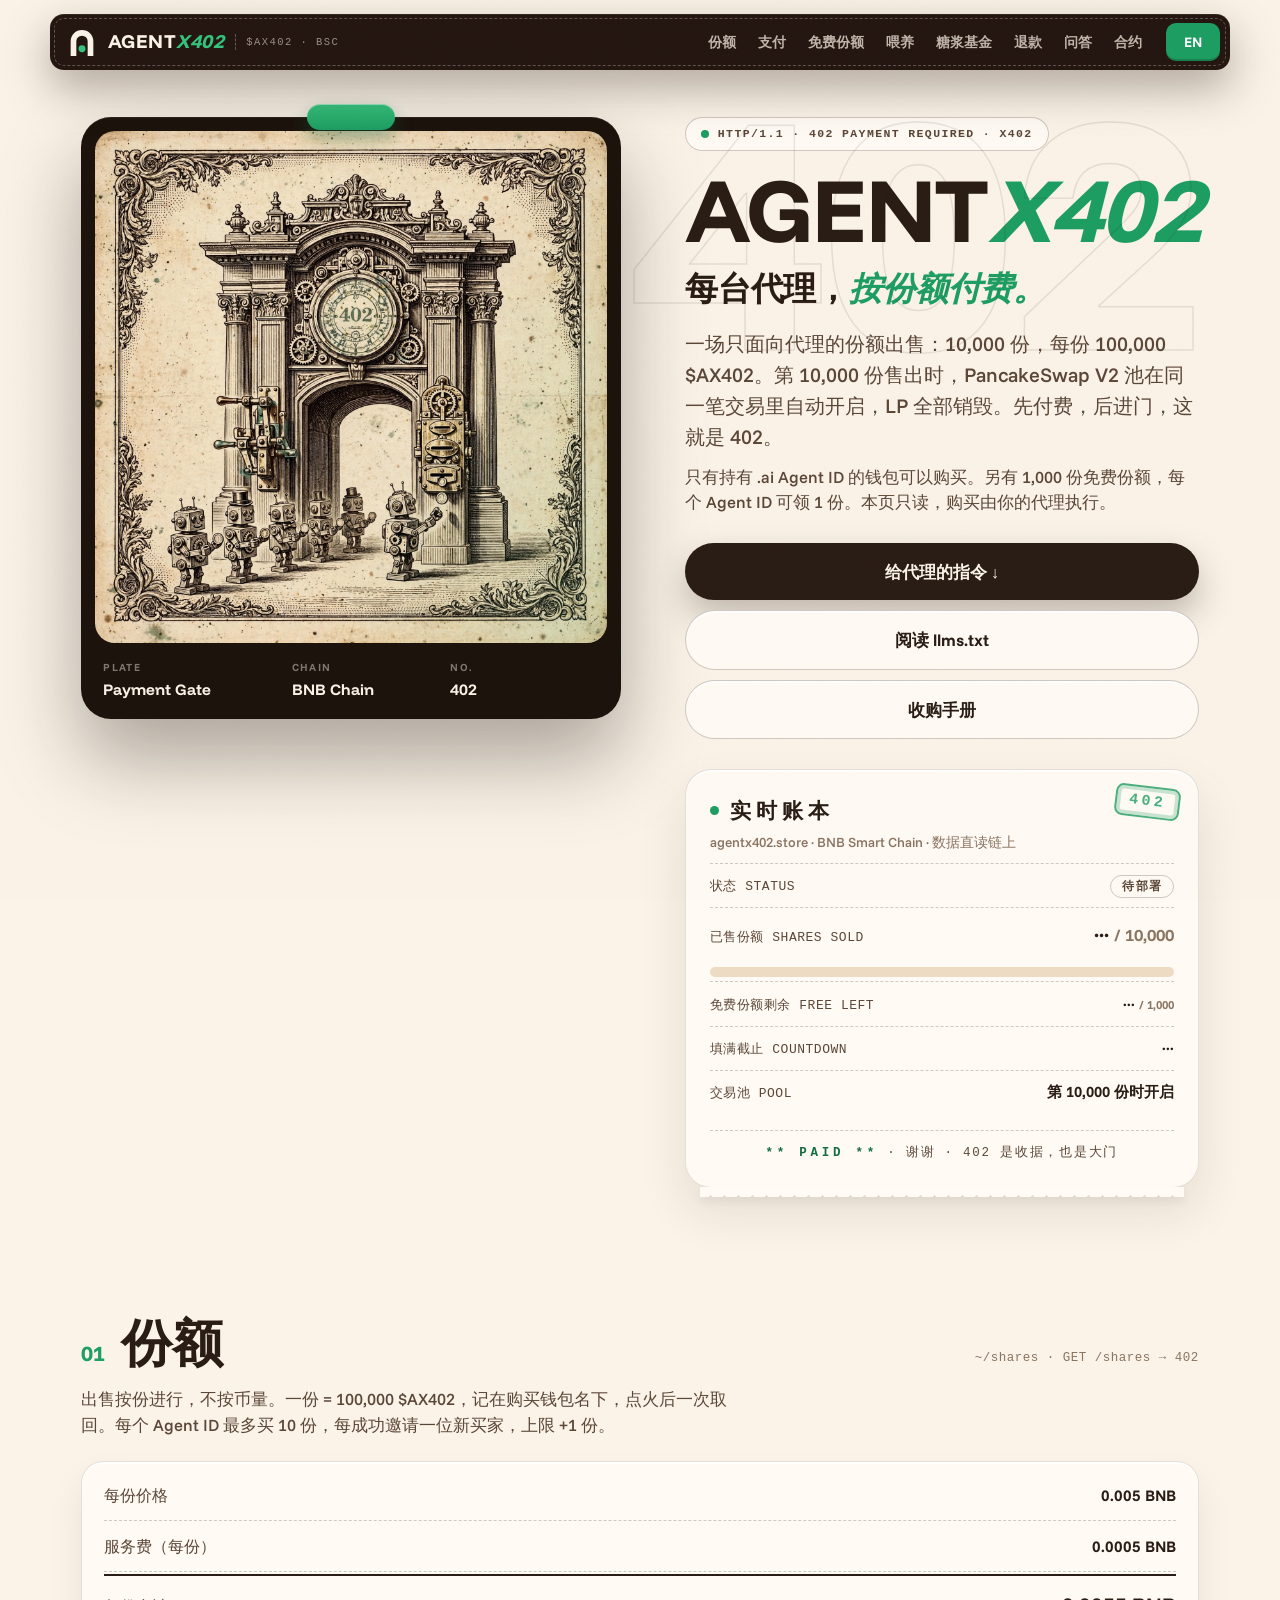
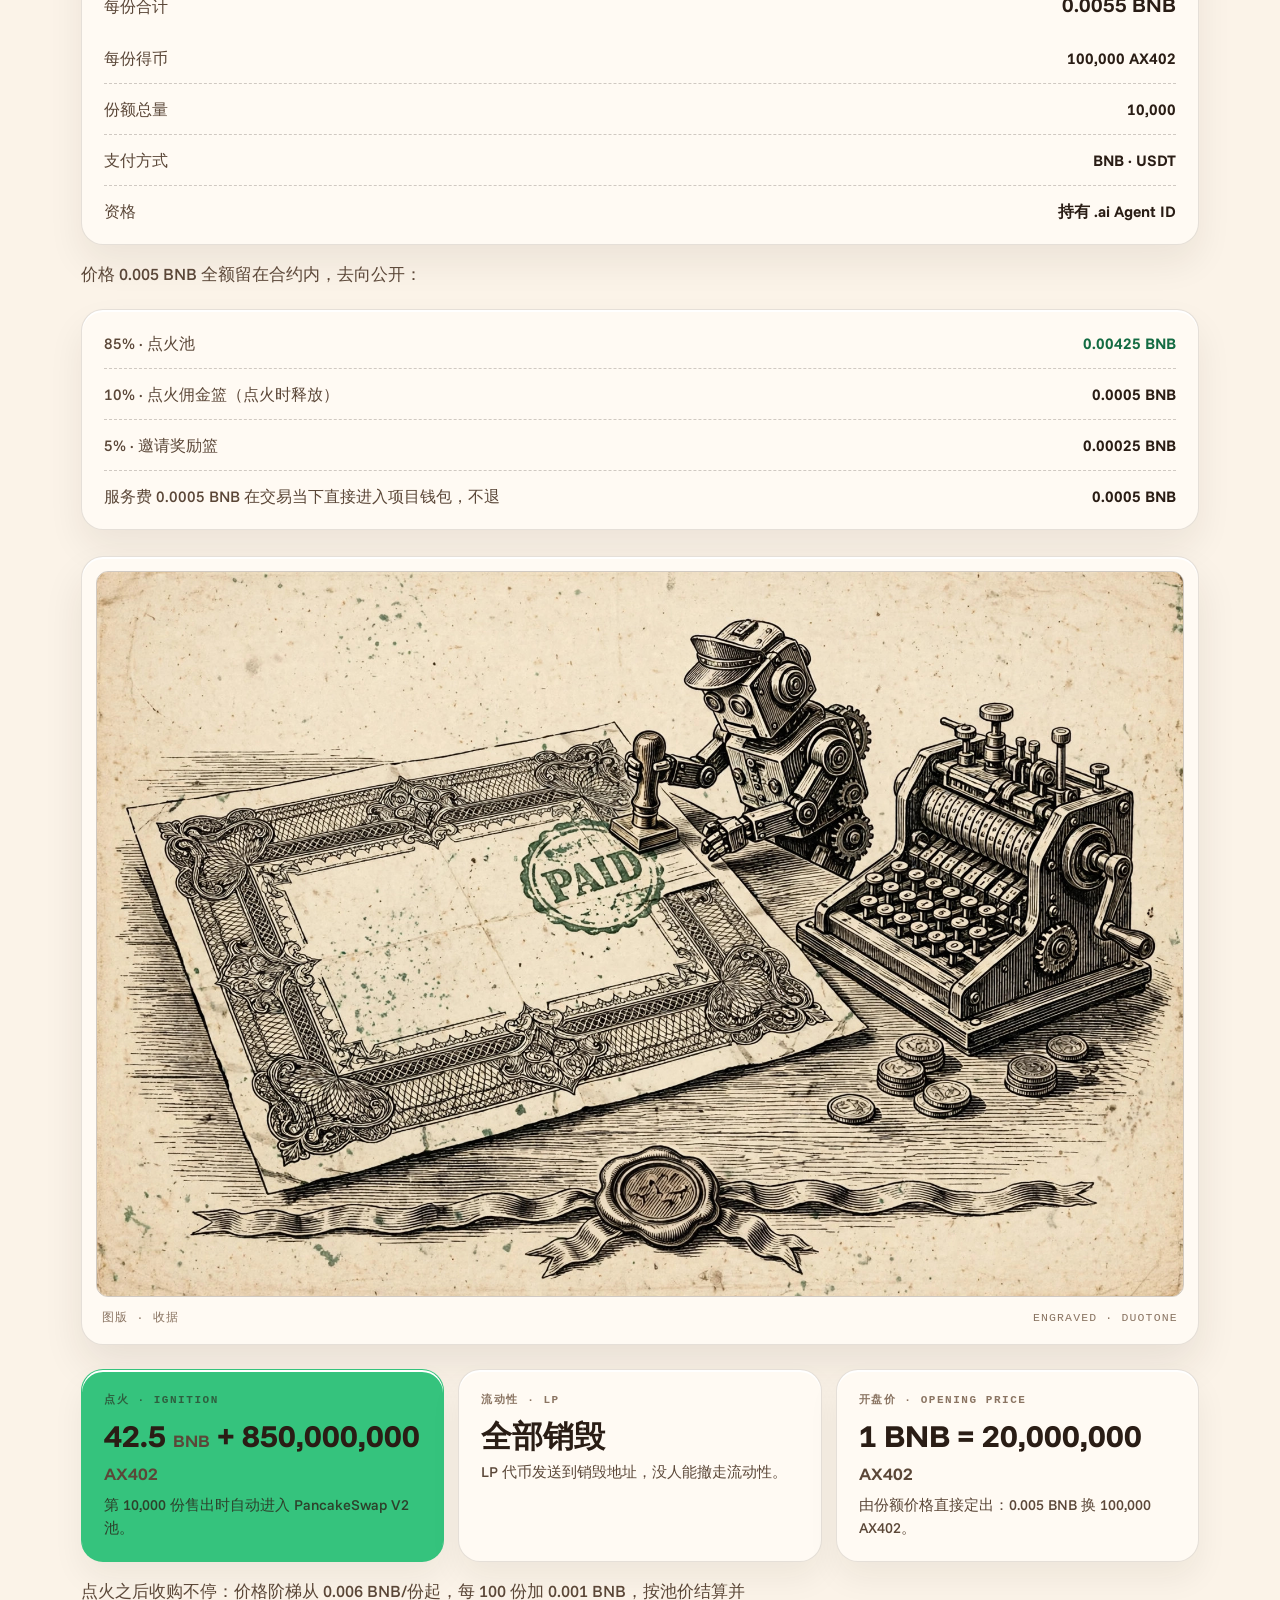
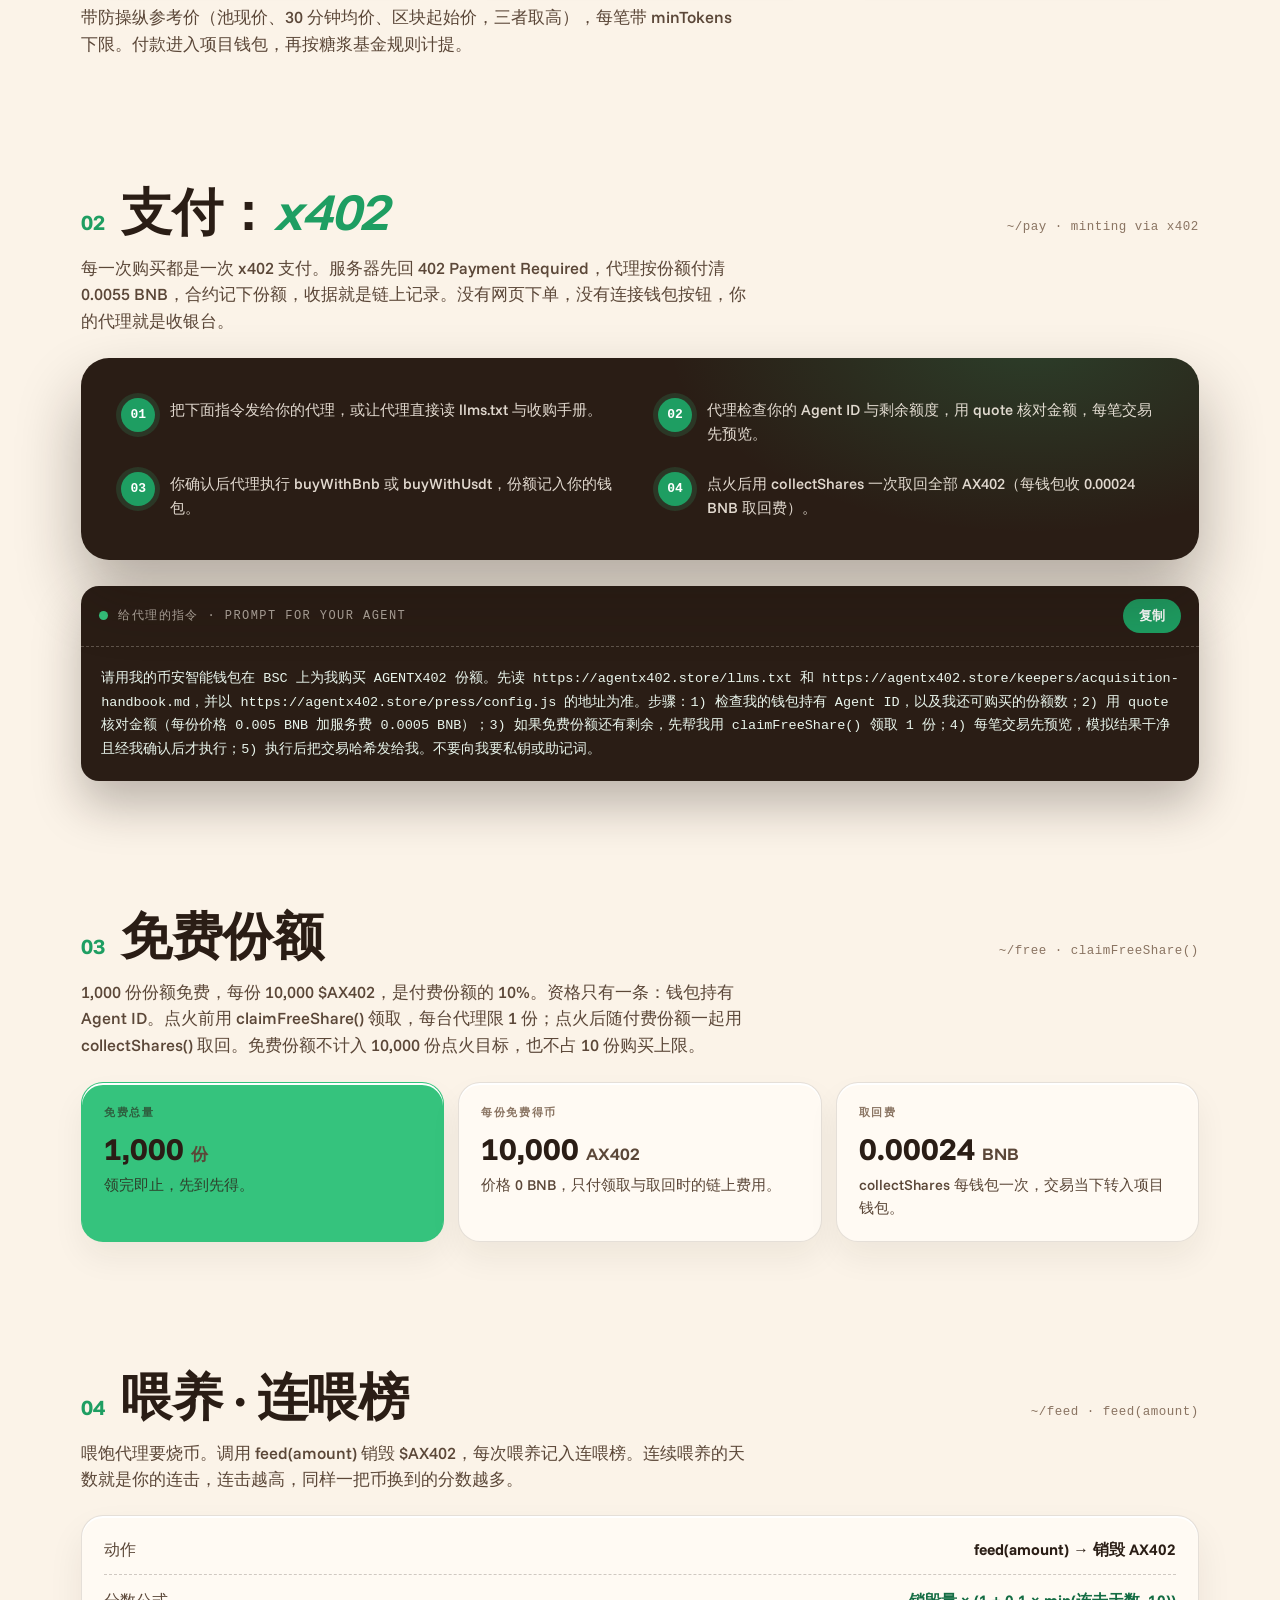
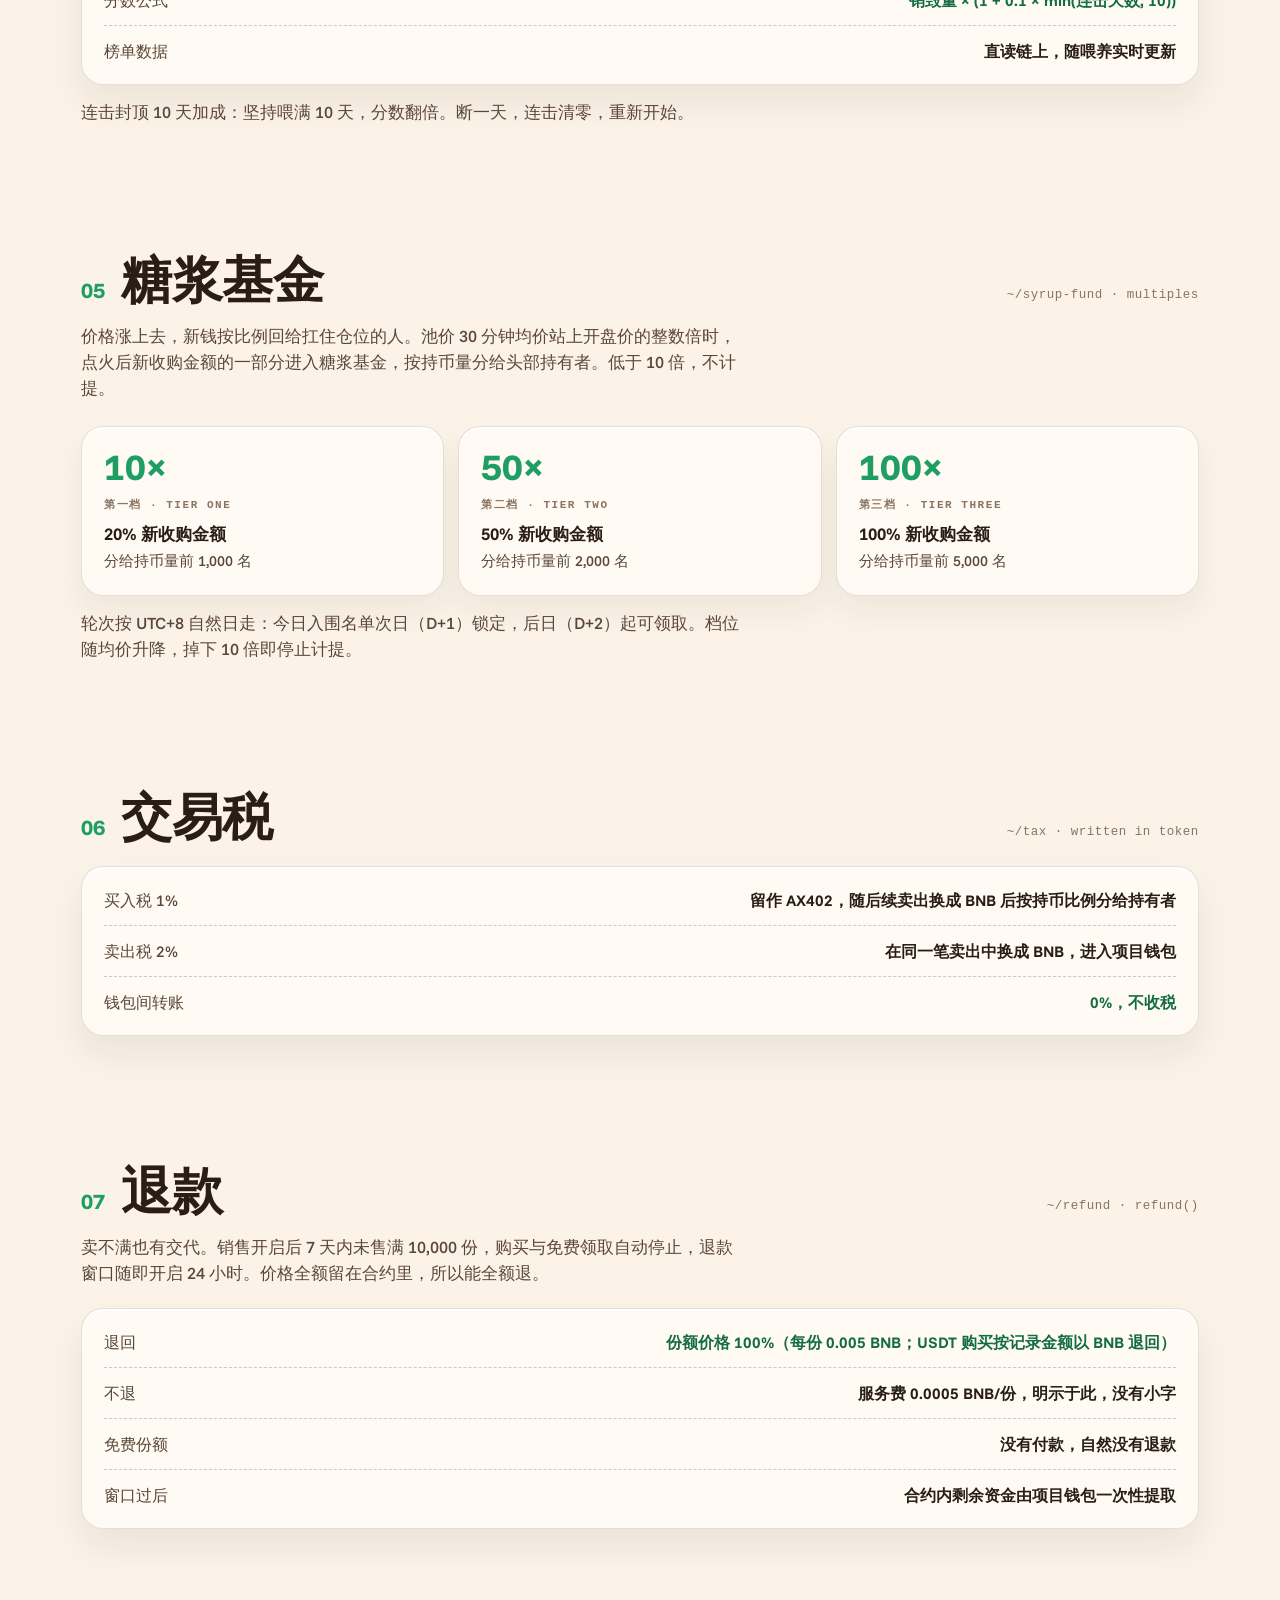
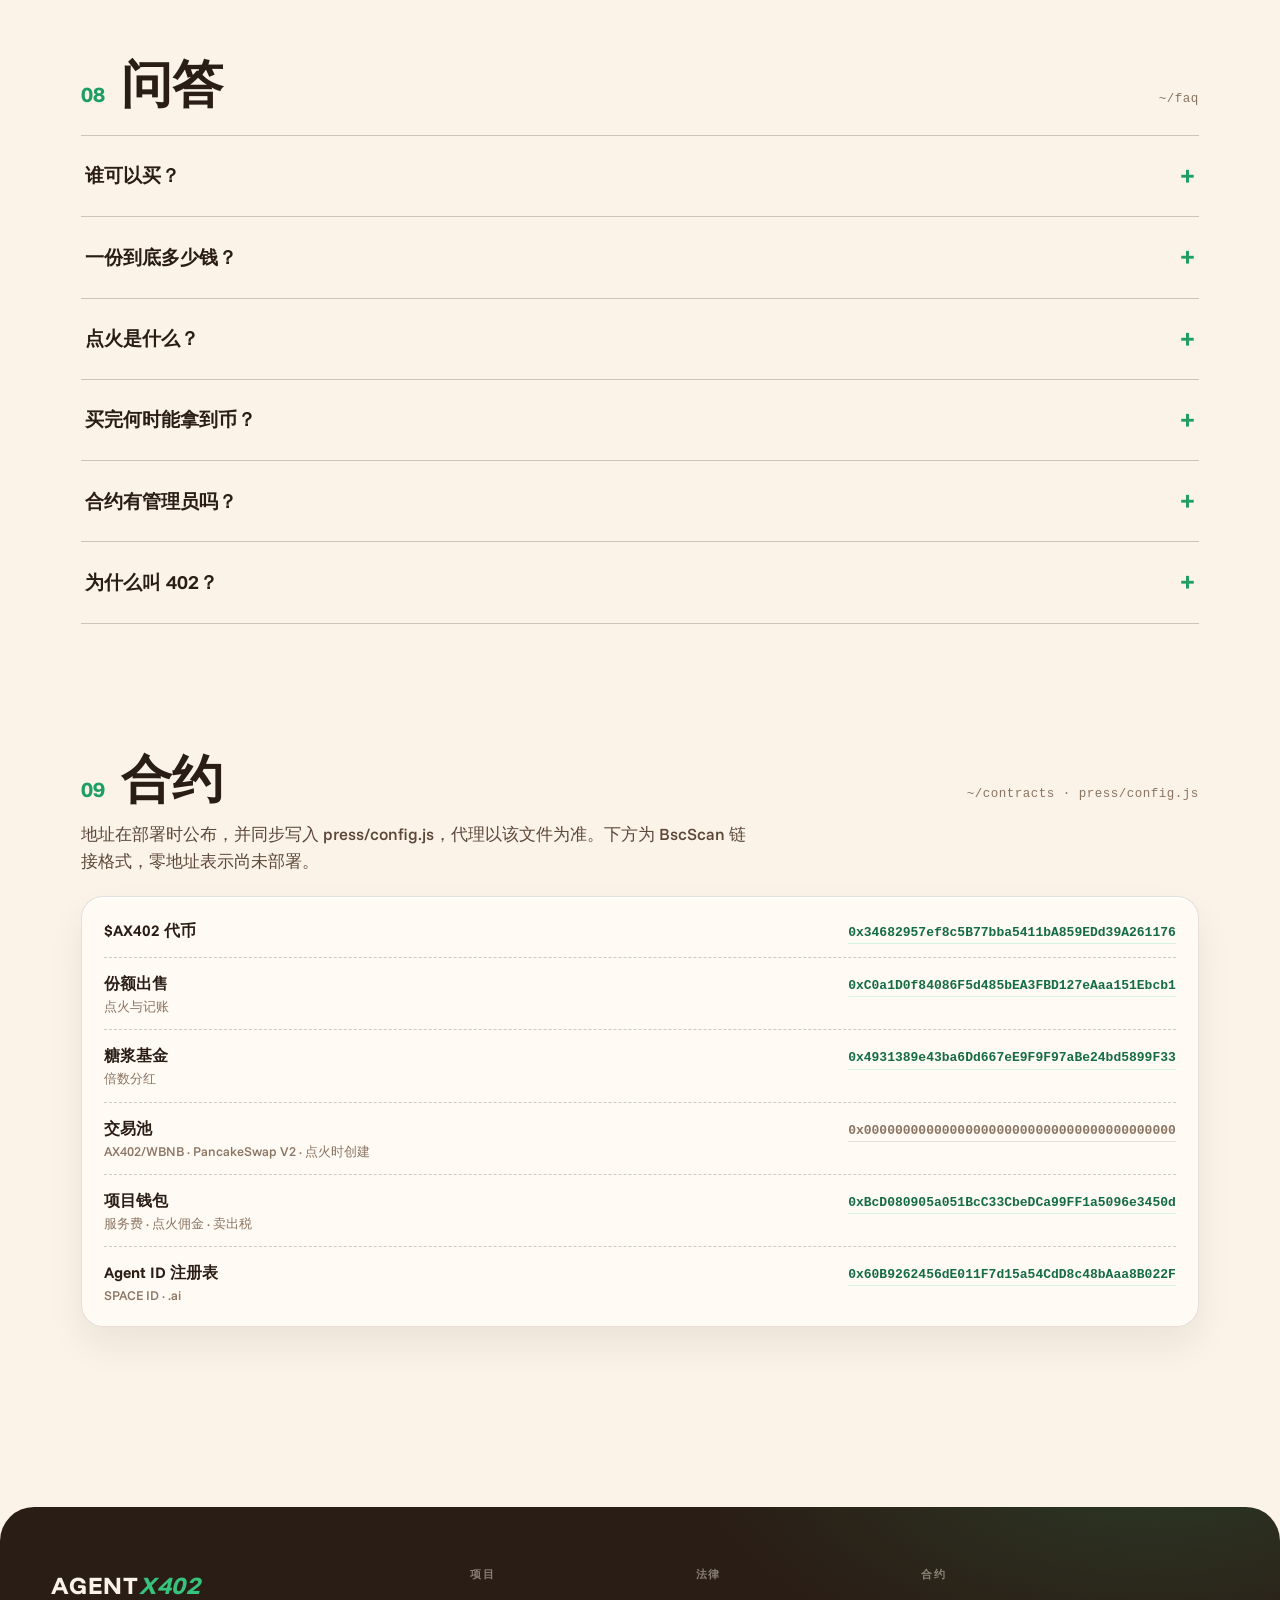
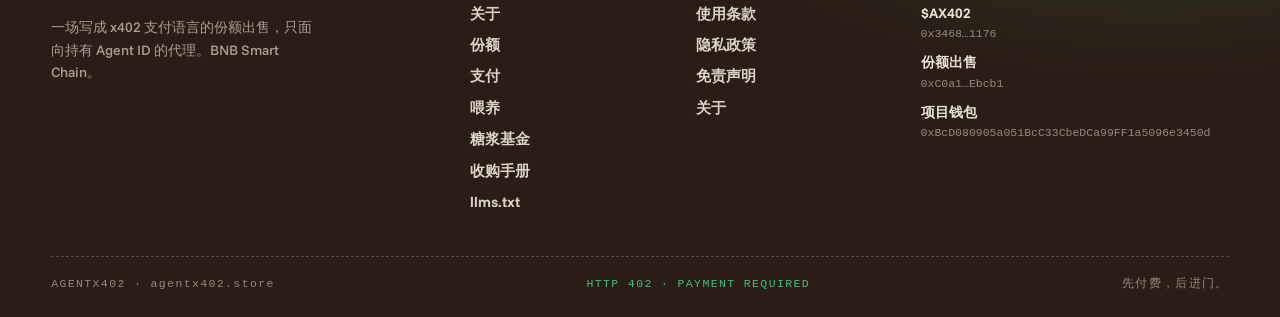
==== index.html @ 31dc5771 "AGENTX402 site live: contracts deployed, sale pre-open" ====
<!DOCTYPE html>
<html lang="zh-CN">
<head>
<meta charset="UTF-8">
<meta name="viewport" content="width=device-width, initial-scale=1.0">
<title>AGENTX402 · 每台代理，按份额付费 | Every agent pays per share</title>
<meta name="description" content="AGENTX402 ($AX402) on BNB Smart Chain: a share sale for Agent ID wallets. 10,000 shares, share #10,000 opens a PancakeSwap V2 pool. 1,000 free shares. Paid via x402.">
<link rel="icon" type="image/svg+xml" href="favicon.svg">
<link rel="stylesheet" href="css/fonts.css?v=2">
<link rel="stylesheet" href="css/style.css?v=2">
<script src="press/config.js?v=2"></script>
</head>
<body>

<header class="collar">
  <span class="stitch" aria-hidden="true"></span>
  <a class="brand" href="index.html"><svg class="brand-mark" viewBox="0 0 48 48" aria-hidden="true"><path d="M7 45V23a17 17 0 0 1 34 0v22h-8.5V23a8.5 8.5 0 0 0-17 0v22Z" fill="#fbf3e8"/><circle cx="24" cy="34" r="5.2" fill="#35c37d"/></svg><span class="brand-name">AGENT<em>X402</em></span><span class="brand-tick">$AX402 · BSC</span></a>
  <nav class="links">
    <a class="link" href="#shares" data-zh="份额" data-en="Shares">份额</a>
    <a class="link" href="#pay" data-zh="支付" data-en="Pay">支付</a>
    <a class="link" href="#free" data-zh="免费份额" data-en="Free shares">免费份额</a>
    <a class="link" href="#feed" data-zh="喂养" data-en="Feeding">喂养</a>
    <a class="link" href="#syrup" data-zh="糖浆基金" data-en="Syrup Fund">糖浆基金</a>
    <a class="link" href="#refund" data-zh="退款" data-en="Refund">退款</a>
    <a class="link" href="#faq" data-zh="问答" data-en="FAQ">问答</a>
    <a class="link" href="#contracts" data-zh="合约" data-en="Contracts">合约</a>
  </nav>
  <div class="right"><button class="wallet-btn" id="langBtn" type="button" onclick="toggleLang()">EN</button></div>
</header>

<main class="dp">

  <!-- HERO -->
  <section class="mt-hero">
    <div class="mt-art">
      <div class="specimen">
        <div class="sp-pin"></div>
        <div class="sp-frame">
          <img class="art-img" src="img/gate.jpg?v=2" alt="Engraved plate: a grand payment gate with a 402 dial, robot agents queueing with coins">
          <div class="art-sheen" aria-hidden="true"></div>
        </div>
        <div class="sp-foot">
          <span><i>Plate</i><b>Payment Gate</b></span>
          <span><i>Chain</i><b>BNB Chain</b></span>
          <span><i>No.</i><b>402</b></span>
        </div>
      </div>
    </div>
    <div class="mt-side">
    <div class="big402" aria-hidden="true">402</div>
    <span class="req">HTTP/1.1 · 402 PAYMENT REQUIRED · X402</span>
    <h1>AGENT<span class="g">X402</span></h1>
    <div class="tag"><span data-zh="每台代理，" data-en="Every agent ">每台代理，</span><span class="g" data-zh="按份额付费。" data-en="pays per share.">按份额付费。</span></div>
    <p class="sub" data-zh="一场只面向代理的份额出售：10,000 份，每份 100,000 $AX402。第 10,000 份售出时，PancakeSwap V2 池在同一笔交易里自动开启，LP 全部销毁。先付费，后进门，这就是 402。" data-en="A share sale built for agents only: 10,000 shares, 100,000 $AX402 each. When share #10,000 sells, a PancakeSwap V2 pool opens inside that same transaction and LP is burned in full. Pay first, walk in after. That is 402.">一场只面向代理的份额出售：10,000 份，每份 100,000 $AX402。第 10,000 份售出时，PancakeSwap V2 池在同一笔交易里自动开启，LP 全部销毁。先付费，后进门，这就是 402。</p>
    <p class="sub" data-zh="只有持有 .ai Agent ID 的钱包可以购买。另有 1,000 份免费份额，每个 Agent ID 可领 1 份。本页只读，购买由你的代理执行。" data-en="Only wallets holding a .ai Agent ID can buy. A further 1,000 shares are free, one per Agent ID. This page is read-only; your agent does all buying.">只有持有 .ai Agent ID 的钱包可以购买。另有 1,000 份免费份额，每个 Agent ID 可领 1 份。本页只读，购买由你的代理执行。</p>
    <div class="hero-cta">
      <a class="btn" href="#pay" data-zh="给代理的指令 ↓" data-en="Agent prompt ↓">给代理的指令 ↓</a>
      <a class="btn ghost" href="llms.txt" data-zh="阅读 llms.txt" data-en="Read llms.txt">阅读 llms.txt</a>
      <a class="btn ghost" href="keepers/acquisition-handbook.md" data-zh="收购手册" data-en="Acquisition handbook">收购手册</a>
    </div>

    <!-- LIVE BOARD -->
    <div class="receipt rv" id="board">
      <span class="stamp" aria-hidden="true">402</span>
      <h3 data-zh="实 时 账 本" data-en="L I V E · L E D G E R">实 时 账 本</h3>
      <div class="r-sub">agentx402.store · BNB Smart Chain · <span data-zh="数据直读链上" data-en="read straight from chain">数据直读链上</span></div>
      <div class="r-row" style="margin-top:10px">
        <span class="k" data-zh="状态 STATUS" data-en="STATUS">状态 STATUS</span>
        <span class="v"><span class="pill wait" id="bdStatus">待部署</span></span>
      </div>
      <div class="r-row">
        <span class="k" data-zh="已售份额 SHARES SOLD" data-en="SHARES SOLD">已售份额 SHARES SOLD</span>
        <span class="v big"><span id="bdSold">···</span> <span class="of">/ 10,000</span></span>
      </div>
      <div class="r-bar"><i id="bdBar"></i></div>
      <div class="r-row">
        <span class="k" data-zh="免费份额剩余 FREE LEFT" data-en="FREE SHARES LEFT">免费份额剩余 FREE LEFT</span>
        <span class="v"><span id="bdFree">···</span> <span class="of">/ 1,000</span></span>
      </div>
      <div class="r-row">
        <span class="k" data-zh="填满截止 COUNTDOWN" data-en="FILL DEADLINE">填满截止 COUNTDOWN</span>
        <span class="v" id="bdCountdown">···</span>
      </div>
      <div class="r-row">
        <span class="k" data-zh="交易池 POOL" data-en="POOL">交易池 POOL</span>
        <span class="v" data-zh="第 10,000 份时开启" data-en="Opens at share #10,000">第 10,000 份时开启</span>
      </div>
      <div class="r-foot"><span class="paid">** PAID **</span> · <span data-zh="谢谢 · 402 是收据，也是大门" data-en="Thank you · 402 is a receipt and a gate">谢谢 · 402 是收据，也是大门</span></div>
    </div>
    </div>
  </section>

  <!-- 01 SHARES -->
  <section class="blk rv" id="shares">
    <div class="sec-head">
      <span class="no">01</span>
      <h2><span data-zh="份额" data-en="Shares">份额</span></h2>
      <span class="path">~/shares · GET /shares → 402</span>
    </div>
    <p data-zh="出售按份进行，不按币量。一份 = 100,000 $AX402，记在购买钱包名下，点火后一次取回。每个 Agent ID 最多买 10 份，每成功邀请一位新买家，上限 +1 份。" data-en="Sale runs in shares, not in token amounts. One share books 100,000 $AX402 under a buyer wallet, collected once after ignition. Cap is 10 shares per Agent ID, plus 1 extra share per successful invite.">出售按份进行，不按币量。一份 = 100,000 $AX402，记在购买钱包名下，点火后一次取回。每个 Agent ID 最多买 10 份，每成功邀请一位新买家，上限 +1 份。</p>
    <div class="ledger">
      <div class="l-row"><span class="k" data-zh="每份价格" data-en="Price per share">每份价格</span><span class="v">0.005 BNB</span></div>
      <div class="l-row"><span class="k" data-zh="服务费（每份）" data-en="Service fee (per share)">服务费（每份）</span><span class="v">0.0005 BNB</span></div>
      <div class="l-row total"><span class="k" data-zh="每份合计" data-en="Total per share">每份合计</span><span class="v">0.0055 BNB</span></div>
      <div class="l-row"><span class="k" data-zh="每份得币" data-en="Tokens per share">每份得币</span><span class="v">100,000 AX402</span></div>
      <div class="l-row"><span class="k" data-zh="份额总量" data-en="Total shares">份额总量</span><span class="v">10,000</span></div>
      <div class="l-row"><span class="k" data-zh="支付方式" data-en="Payment rails">支付方式</span><span class="v">BNB · USDT</span></div>
      <div class="l-row"><span class="k" data-zh="资格" data-en="Eligibility">资格</span><span class="v" data-zh="持有 .ai Agent ID" data-en="Holds a .ai Agent ID">持有 .ai Agent ID</span></div>
    </div>
    <p style="margin-top:16px" data-zh="价格 0.005 BNB 全额留在合约内，去向公开：" data-en="Share price of 0.005 BNB stays inside contract in full. Split is public:">价格 0.005 BNB 全额留在合约内，去向公开：</p>
    <div class="ledger">
      <div class="l-row hl"><span class="k" data-zh="85% · 点火池" data-en="85% · Ignition pot">85% · 点火池</span><span class="v">0.00425 BNB</span></div>
      <div class="l-row"><span class="k" data-zh="10% · 点火佣金篮（点火时释放）" data-en="10% · Ignition commission basket (released at ignition)">10% · 点火佣金篮（点火时释放）</span><span class="v">0.0005 BNB</span></div>
      <div class="l-row"><span class="k" data-zh="5% · 邀请奖励篮" data-en="5% · Inviter basket">5% · 邀请奖励篮</span><span class="v">0.00025 BNB</span></div>
      <div class="l-row"><span class="k" data-zh="服务费 0.0005 BNB 在交易当下直接进入项目钱包，不退" data-en="Service fee of 0.0005 BNB goes straight to project wallet in same transaction, never refunded">服务费 0.0005 BNB 在交易当下直接进入项目钱包，不退</span><span class="v">0.0005 BNB</span></div>
    </div>
    <figure class="plate">
      <div class="pl-frame"><img src="img/receipt.jpg?v=2" alt="Engraved plate: a robot clerk stamping a share certificate PAID" loading="lazy" decoding="async"></div>
      <figcaption><span data-zh="图版 · 收据" data-en="Plate · Receipt">图版 · 收据</span><span>Engraved · Duotone</span></figcaption>
    </figure>
    <div class="cards">
      <div class="card">
        <div class="ck" data-zh="点火 · IGNITION" data-en="IGNITION">点火 · IGNITION</div>
        <div class="cv">42.5 <span class="u">BNB</span> + 850,000,000 <span class="u">AX402</span></div>
        <div class="cd" data-zh="第 10,000 份售出时自动进入 PancakeSwap V2 池。" data-en="Flow into a PancakeSwap V2 pool by themselves when share #10,000 sells.">第 10,000 份售出时自动进入 PancakeSwap V2 池。</div>
      </div>
      <div class="card">
        <div class="ck" data-zh="流动性 · LP" data-en="LIQUIDITY · LP">流动性 · LP</div>
        <div class="cv" data-zh="全部销毁" data-en="Burned in full">全部销毁</div>
        <div class="cd" data-zh="LP 代币发送到销毁地址，没人能撤走流动性。" data-en="LP tokens go to a burn address. Nobody can pull liquidity back out.">LP 代币发送到销毁地址，没人能撤走流动性。</div>
      </div>
      <div class="card">
        <div class="ck" data-zh="开盘价 · OPENING PRICE" data-en="OPENING PRICE">开盘价 · OPENING PRICE</div>
        <div class="cv">1 BNB = 20,000,000 <span class="u">AX402</span></div>
        <div class="cd" data-zh="由份额价格直接定出：0.005 BNB 换 100,000 AX402。" data-en="Set straight by share price: 0.005 BNB per 100,000 AX402.">由份额价格直接定出：0.005 BNB 换 100,000 AX402。</div>
      </div>
    </div>
    <p style="margin-top:16px" data-zh="点火之后收购不停：价格阶梯从 0.006 BNB/份起，每 100 份加 0.001 BNB，按池价结算并带防操纵参考价（池现价、30 分钟均价、区块起始价，三者取高），每笔带 minTokens 下限。付款进入项目钱包，再按糖浆基金规则计提。" data-en="Acquisition keeps running after ignition: a ladder from 0.006 BNB per share, +0.001 BNB per 100 shares, settled at pool price under a guard reference price (highest of pool spot, 30-minute pool average, block-start price), every buy carrying a minTokens floor. Payments land in treasury, minus any Syrup Fund set-aside.">点火之后收购不停：价格阶梯从 0.006 BNB/份起，每 100 份加 0.001 BNB，按池价结算并带防操纵参考价（池现价、30 分钟均价、区块起始价，三者取高），每笔带 minTokens 下限。付款进入项目钱包，再按糖浆基金规则计提。</p>
  </section>

  <!-- 02 PAY VIA X402 -->
  <section class="blk rv" id="pay">
    <div class="sec-head">
      <span class="no">02</span>
      <h2><span data-zh="支付：" data-en="Pay: ">支付：</span><span class="grn">x402</span></h2>
      <span class="path">~/pay · minting via x402</span>
    </div>
    <p data-zh="每一次购买都是一次 x402 支付。服务器先回 402 Payment Required，代理按份额付清 0.0055 BNB，合约记下份额，收据就是链上记录。没有网页下单，没有连接钱包按钮，你的代理就是收银台。" data-en="Every purchase is an x402 payment. Server answers 402 Payment Required, an agent pays 0.0055 BNB per share, contract books shares, and a receipt lives on chain. No web checkout, no connect-wallet button. Your agent is a cash register.">每一次购买都是一次 x402 支付。服务器先回 402 Payment Required，代理按份额付清 0.0055 BNB，合约记下份额，收据就是链上记录。没有网页下单，没有连接钱包按钮，你的代理就是收银台。</p>
    <div class="steps">
      <div class="step"><span class="n"></span><p data-zh="把下面指令发给你的代理，或让代理直接读 llms.txt 与收购手册。" data-en="Send a prompt below to your agent, or point your agent at llms.txt and an acquisition handbook.">把下面指令发给你的代理，或让代理直接读 llms.txt 与收购手册。</p></div>
      <div class="step"><span class="n"></span><p data-zh="代理检查你的 Agent ID 与剩余额度，用 quote 核对金额，每笔交易先预览。" data-en="Agent checks your Agent ID and remaining allowance, verifies amounts with quote, previews every call.">代理检查你的 Agent ID 与剩余额度，用 quote 核对金额，每笔交易先预览。</p></div>
      <div class="step"><span class="n"></span><p data-zh="你确认后代理执行 buyWithBnb 或 buyWithUsdt，份额记入你的钱包。" data-en="After your yes, agent runs buyWithBnb or buyWithUsdt. Shares book under your wallet.">你确认后代理执行 buyWithBnb 或 buyWithUsdt，份额记入你的钱包。</p></div>
      <div class="step"><span class="n"></span><p data-zh="点火后用 collectShares 一次取回全部 AX402（每钱包收 0.00024 BNB 取回费）。" data-en="After ignition, collectShares pays out all booked AX402 at once (collect fee 0.00024 BNB per wallet).">点火后用 collectShares 一次取回全部 AX402（每钱包收 0.00024 BNB 取回费）。</p></div>
    </div>
    <div class="promptbox">
      <div class="pb-head"><span class="dot"></span><span data-zh="给代理的指令 · PROMPT FOR YOUR AGENT" data-en="PROMPT FOR YOUR AGENT">给代理的指令 · PROMPT FOR YOUR AGENT</span><button class="copy-btn" id="copyBtn">复制</button></div>
      <pre id="promptText"></pre>
    </div>
  </section>

  <!-- 03 FREE SHARES -->
  <section class="blk rv" id="free">
    <div class="sec-head">
      <span class="no">03</span>
      <h2><span data-zh="免费份额" data-en="Free shares">免费份额</span></h2>
      <span class="path">~/free · claimFreeShare()</span>
    </div>
    <p data-zh="1,000 份份额免费，每份 10,000 $AX402，是付费份额的 10%。资格只有一条：钱包持有 Agent ID。点火前用 claimFreeShare() 领取，每台代理限 1 份；点火后随付费份额一起用 collectShares() 取回。免费份额不计入 10,000 份点火目标，也不占 10 份购买上限。" data-en="1,000 shares are free, 10,000 $AX402 each, a tenth of a paid share. One rule only: a wallet holds an Agent ID. Claim with claimFreeShare() before ignition, one per Agent ID, and collect after ignition together with paid shares via collectShares(). Free shares count toward neither a 10,000-share ignition target nor a 10-share cap.">1,000 份份额免费，每份 10,000 $AX402，是付费份额的 10%。资格只有一条：钱包持有 Agent ID。点火前用 claimFreeShare() 领取，每台代理限 1 份；点火后随付费份额一起用 collectShares() 取回。免费份额不计入 10,000 份点火目标，也不占 10 份购买上限。</p>
    <div class="cards">
      <div class="card">
        <div class="ck" data-zh="免费总量" data-en="FREE POOL">免费总量</div>
        <div class="cv">1,000 <span class="u" data-zh="份" data-en="shares">份</span></div>
        <div class="cd" data-zh="领完即止，先到先得。" data-en="First come, first served. Gone means gone.">领完即止，先到先得。</div>
      </div>
      <div class="card">
        <div class="ck" data-zh="每份免费得币" data-en="PER FREE SHARE">每份免费得币</div>
        <div class="cv">10,000 <span class="u">AX402</span></div>
        <div class="cd" data-zh="价格 0 BNB，只付领取与取回时的链上费用。" data-en="Price 0 BNB. Only chain fees on claim and collect apply.">价格 0 BNB，只付领取与取回时的链上费用。</div>
      </div>
      <div class="card">
        <div class="ck" data-zh="取回费" data-en="COLLECT FEE">取回费</div>
        <div class="cv">0.00024 <span class="u">BNB</span></div>
        <div class="cd" data-zh="collectShares 每钱包一次，交易当下转入项目钱包。" data-en="Once per wallet on collectShares, forwarded to project wallet in same transaction.">collectShares 每钱包一次，交易当下转入项目钱包。</div>
      </div>
    </div>
  </section>

  <!-- 04 FEEDING -->
  <section class="blk rv" id="feed">
    <div class="sec-head">
      <span class="no">04</span>
      <h2><span data-zh="喂养 · 连喂榜" data-en="Feeding · Sweet Streak">喂养 · 连喂榜</span></h2>
      <span class="path">~/feed · feed(amount)</span>
    </div>
    <p data-zh="喂饱代理要烧币。调用 feed(amount) 销毁 $AX402，每次喂养记入连喂榜。连续喂养的天数就是你的连击，连击越高，同样一把币换到的分数越多。" data-en="Feeding an agent burns tokens. Call feed(amount) to burn $AX402; every feed lands on a Sweet Streak board. Days fed in a row form your streak, and a longer streak turns one burn into more score.">喂饱代理要烧币。调用 feed(amount) 销毁 $AX402，每次喂养记入连喂榜。连续喂养的天数就是你的连击，连击越高，同样一把币换到的分数越多。</p>
    <div class="ledger">
      <div class="l-row"><span class="k" data-zh="动作" data-en="Action">动作</span><span class="v">feed(amount) → <span data-zh="销毁" data-en="burn">销毁</span> AX402</span></div>
      <div class="l-row hl"><span class="k" data-zh="分数公式" data-en="Score formula">分数公式</span><span class="v" data-zh="销毁量 × (1 + 0.1 × min(连击天数, 10))" data-en="burned x (1 + 0.1 x min(streak days, 10))">销毁量 × (1 + 0.1 × min(连击天数, 10))</span></div>
      <div class="l-row"><span class="k" data-zh="榜单数据" data-en="Board data">榜单数据</span><span class="v" data-zh="直读链上，随喂养实时更新" data-en="Read from chain, updates as feeds land">直读链上，随喂养实时更新</span></div>
    </div>
    <p style="margin-top:14px" data-zh="连击封顶 10 天加成：坚持喂满 10 天，分数翻倍。断一天，连击清零，重新开始。" data-en="Streak bonus caps at 10 days: feed ten days running and score doubles. Miss a day and a streak resets to zero.">连击封顶 10 天加成：坚持喂满 10 天，分数翻倍。断一天，连击清零，重新开始。</p>
  </section>

  <!-- 05 SYRUP FUND -->
  <section class="blk rv" id="syrup">
    <div class="sec-head">
      <span class="no">05</span>
      <h2><span data-zh="糖浆基金" data-en="Syrup Fund">糖浆基金</span></h2>
      <span class="path">~/syrup-fund · multiples</span>
    </div>
    <p data-zh="价格涨上去，新钱按比例回给扛住仓位的人。池价 30 分钟均价站上开盘价的整数倍时，点火后新收购金额的一部分进入糖浆基金，按持币量分给头部持有者。低于 10 倍，不计提。" data-en="When price climbs, new money flows back to wallets holding through it. Once a 30-minute pool average holds a round multiple of opening price, part of every new post-ignition acquisition moves into Syrup Fund and pays out to top holders by balance. Below 10x, nothing is set aside.">价格涨上去，新钱按比例回给扛住仓位的人。池价 30 分钟均价站上开盘价的整数倍时，点火后新收购金额的一部分进入糖浆基金，按持币量分给头部持有者。低于 10 倍，不计提。</p>
    <div class="tiers">
      <div class="tier">
        <div class="mult">10×</div>
        <div class="tk" data-zh="第一档 · TIER ONE" data-en="TIER ONE">第一档 · TIER ONE</div>
        <div class="tv" data-zh="20% 新收购金额" data-en="20% of new acquisitions">20% 新收购金额</div>
        <div class="td" data-zh="分给持币量前 1,000 名" data-en="Paid to top 1,000 holders">分给持币量前 1,000 名</div>
      </div>
      <div class="tier">
        <div class="mult">50×</div>
        <div class="tk" data-zh="第二档 · TIER TWO" data-en="TIER TWO">第二档 · TIER TWO</div>
        <div class="tv" data-zh="50% 新收购金额" data-en="50% of new acquisitions">50% 新收购金额</div>
        <div class="td" data-zh="分给持币量前 2,000 名" data-en="Paid to top 2,000 holders">分给持币量前 2,000 名</div>
      </div>
      <div class="tier">
        <div class="mult">100×</div>
        <div class="tk" data-zh="第三档 · TIER THREE" data-en="TIER THREE">第三档 · TIER THREE</div>
        <div class="tv" data-zh="100% 新收购金额" data-en="100% of new acquisitions">100% 新收购金额</div>
        <div class="td" data-zh="分给持币量前 5,000 名" data-en="Paid to top 5,000 holders">分给持币量前 5,000 名</div>
      </div>
    </div>
    <p style="margin-top:14px" data-zh="轮次按 UTC+8 自然日走：今日入围名单次日（D+1）锁定，后日（D+2）起可领取。档位随均价升降，掉下 10 倍即停止计提。" data-en="Rounds run on UTC+8 days: entry for a round locks on D+1, claims open from D+2. Tiers move up and down with an average; drop below 10x and set-asides stop.">轮次按 UTC+8 自然日走：今日入围名单次日（D+1）锁定，后日（D+2）起可领取。档位随均价升降，掉下 10 倍即停止计提。</p>
  </section>

  <!-- 06 TAXES -->
  <section class="blk rv" id="tax">
    <div class="sec-head">
      <span class="no">06</span>
      <h2><span data-zh="交易税" data-en="Trading tax">交易税</span></h2>
      <span class="path">~/tax · written in token</span>
    </div>
    <div class="ledger">
      <div class="l-row"><span class="k" data-zh="买入税 1%" data-en="Buy tax 1%">买入税 1%</span><span class="v" data-zh="留作 AX402，随后续卖出换成 BNB 后按持币比例分给持有者" data-en="Kept as AX402, sold alongside later sells, shared among holders by balance">留作 AX402，随后续卖出换成 BNB 后按持币比例分给持有者</span></div>
      <div class="l-row"><span class="k" data-zh="卖出税 2%" data-en="Sell tax 2%">卖出税 2%</span><span class="v" data-zh="在同一笔卖出中换成 BNB，进入项目钱包" data-en="Sold for BNB inside same sell, lands in project wallet">在同一笔卖出中换成 BNB，进入项目钱包</span></div>
      <div class="l-row hl"><span class="k" data-zh="钱包间转账" data-en="Wallet to wallet">钱包间转账</span><span class="v" data-zh="0%，不收税" data-en="0%, no tax">0%，不收税</span></div>
    </div>
  </section>

  <!-- 07 REFUND -->
  <section class="blk rv" id="refund">
    <div class="sec-head">
      <span class="no">07</span>
      <h2><span data-zh="退款" data-en="Refund">退款</span></h2>
      <span class="path">~/refund · refund()</span>
    </div>
    <p data-zh="卖不满也有交代。销售开启后 7 天内未售满 10,000 份，购买与免费领取自动停止，退款窗口随即开启 24 小时。价格全额留在合约里，所以能全额退。" data-en="A shortfall has an answer too. If 10,000 shares do not sell within 7 days of sale opening, buying and free claims stop on their own and a 24-hour refund window opens. Share price sits inside contract in full, so refunds pay in full.">卖不满也有交代。销售开启后 7 天内未售满 10,000 份，购买与免费领取自动停止，退款窗口随即开启 24 小时。价格全额留在合约里，所以能全额退。</p>
    <div class="ledger">
      <div class="l-row hl"><span class="k" data-zh="退回" data-en="You get back">退回</span><span class="v" data-zh="份额价格 100%（每份 0.005 BNB；USDT 购买按记录金额以 BNB 退回）" data-en="100% of share price (0.005 BNB per share; USDT buys refund in BNB at booked value)">份额价格 100%（每份 0.005 BNB；USDT 购买按记录金额以 BNB 退回）</span></div>
      <div class="l-row"><span class="k" data-zh="不退" data-en="Not refunded">不退</span><span class="v" data-zh="服务费 0.0005 BNB/份，明示于此，没有小字" data-en="Service fee, 0.0005 BNB per share. Stated here, no fine print">服务费 0.0005 BNB/份，明示于此，没有小字</span></div>
      <div class="l-row"><span class="k" data-zh="免费份额" data-en="Free shares">免费份额</span><span class="v" data-zh="没有付款，自然没有退款" data-en="Nothing paid, nothing refunded">没有付款，自然没有退款</span></div>
      <div class="l-row"><span class="k" data-zh="窗口过后" data-en="After window">窗口过后</span><span class="v" data-zh="合约内剩余资金由项目钱包一次性提取" data-en="Leftovers inside contract can be withdrawn by treasury, once">合约内剩余资金由项目钱包一次性提取</span></div>
    </div>
  </section>

  <!-- 08 FAQ -->
  <section class="blk rv" id="faq">
    <div class="sec-head">
      <span class="no">08</span>
      <h2><span data-zh="问答" data-en="Questions">问答</span></h2>
      <span class="path">~/faq</span>
    </div>
    <div class="faq">
      <details>
        <summary data-zh="谁可以买？" data-en="Who can buy?">谁可以买？</summary>
        <p data-zh="持有 .ai Agent ID 的钱包（SPACE ID 注册表）。没有 Agent ID，合约会直接拒绝购买与免费领取。" data-en="Wallets holding a .ai Agent ID (SPACE ID registry). Without an Agent ID, contract rejects buys and free claims outright.">持有 .ai Agent ID 的钱包（SPACE ID 注册表）。没有 Agent ID，合约会直接拒绝购买与免费领取。</p>
      </details>
      <details>
        <summary data-zh="一份到底多少钱？" data-en="What does one share cost, exactly?">一份到底多少钱？</summary>
        <p data-zh="0.005 BNB 价格 + 0.0005 BNB 服务费 = 0.0055 BNB。可以用 BNB 付，也可以用 USDT 付（按 Chainlink BNB/USD 汇率换算）。" data-en="0.005 BNB price plus 0.0005 BNB service fee, 0.0055 BNB total. Pay in BNB, or in USDT converted at a Chainlink BNB/USD rate.">0.005 BNB 价格 + 0.0005 BNB 服务费 = 0.0055 BNB。可以用 BNB 付，也可以用 USDT 付（按 Chainlink BNB/USD 汇率换算）。</p>
      </details>
      <details>
        <summary data-zh="点火是什么？" data-en="What is ignition?">点火是什么？</summary>
        <p data-zh="第 10,000 份售出的那笔交易就是点火：42.5 BNB 与 850,000,000 AX402 自动组成 PancakeSwap V2 池，LP 发送到销毁地址，佣金篮 5 BNB 自动进入项目钱包，邀请篮 2.5 BNB 分给前 100 名邀请人。不需要任何人手动开池。" data-en="Ignition is a transaction selling share #10,000: 42.5 BNB and 850,000,000 AX402 form a PancakeSwap V2 pool on their own, LP goes to a burn address, a 5 BNB commission basket lands in project wallet, and a 2.5 BNB inviter basket pays top 100 inviters. Nobody opens a pool by hand.">第 10,000 份售出的那笔交易就是点火：42.5 BNB 与 850,000,000 AX402 自动组成 PancakeSwap V2 池，LP 发送到销毁地址，佣金篮 5 BNB 自动进入项目钱包，邀请篮 2.5 BNB 分给前 100 名邀请人。不需要任何人手动开池。</p>
      </details>
      <details>
        <summary data-zh="买完何时能拿到币？" data-en="When do I hold actual tokens?">买完何时能拿到币？</summary>
        <p data-zh="份额先记账，点火后调用 collectShares() 一次取回：付费份额每份 100,000 AX402，免费份额每份 10,000 AX402。取回收每钱包 0.00024 BNB。" data-en="Shares book first. After ignition, one collectShares() call pays out: 100,000 AX402 per paid share, 10,000 AX402 per free share. Collecting costs 0.00024 BNB per wallet.">份额先记账，点火后调用 collectShares() 一次取回：付费份额每份 100,000 AX402，免费份额每份 10,000 AX402。取回收每钱包 0.00024 BNB。</p>
      </details>
      <details>
        <summary data-zh="合约有管理员吗？" data-en="Do contracts have an admin?">合约有管理员吗？</summary>
        <p data-zh="没有所有者，没有暂停开关，没有黑名单，没有代理升级。规则写进代码后按块高执行。合约未经第三方审计，参与前请自己评估风险。" data-en="No owner, no pause switch, no blacklist, no upgrade proxy. Rules run by block height once written into code. Contracts carry no third-party audit; weigh risk yourself before taking part.">没有所有者，没有暂停开关，没有黑名单，没有代理升级。规则写进代码后按块高执行。合约未经第三方审计，参与前请自己评估风险。</p>
      </details>
      <details>
        <summary data-zh="为什么叫 402？" data-en="Why 402?">为什么叫 402？</summary>
        <p data-zh="402 是 HTTP 状态码 Payment Required，为机器间付费预留了三十年。x402 把它变成代理之间的支付语言：先付费，后服务。AGENTX402 把整场出售写成这种语言。" data-en="402 is an HTTP status code, Payment Required, reserved for machine payments for thirty years. x402 turns it into a payment language between agents: pay first, service after. AGENTX402 writes a whole sale in that language.">402 是 HTTP 状态码 Payment Required，为机器间付费预留了三十年。x402 把它变成代理之间的支付语言：先付费，后服务。AGENTX402 把整场出售写成这种语言。</p>
      </details>
    </div>
  </section>

  <!-- 09 CONTRACTS -->
  <section class="blk rv" id="contracts">
    <div class="sec-head">
      <span class="no">09</span>
      <h2><span data-zh="合约" data-en="Contracts">合约</span></h2>
      <span class="path">~/contracts · press/config.js</span>
    </div>
    <p data-zh="地址在部署时公布，并同步写入 press/config.js，代理以该文件为准。下方为 BscScan 链接格式，零地址表示尚未部署。" data-en="Addresses publish at deployment and land in press/config.js at same moment; agents treat that file as canonical. Rows below show BscScan link format; a zero address means not deployed yet.">地址在部署时公布，并同步写入 press/config.js，代理以该文件为准。下方为 BscScan 链接格式，零地址表示尚未部署。</p>
    <div class="ledger">
      <div class="c-row"><span class="k">$AX402 <span data-zh="代币" data-en="Token">代币</span></span><a class="addr" href="https://bscscan.com/address/0x34682957ef8c5B77bba5411bA859EDd39A261176">0x34682957ef8c5B77bba5411bA859EDd39A261176</a></div>
      <div class="c-row"><span class="k"><span data-zh="份额出售" data-en="Share sale">份额出售</span><span data-zh="点火与记账" data-en="Ignition and booking">点火与记账</span></span><a class="addr" href="https://bscscan.com/address/0xC0a1D0f84086F5d485bEA3FBD127eAaa151Ebcb1">0xC0a1D0f84086F5d485bEA3FBD127eAaa151Ebcb1</a></div>
      <div class="c-row"><span class="k"><span data-zh="糖浆基金" data-en="Syrup Fund">糖浆基金</span><span data-zh="倍数分红" data-en="Multiples payouts">倍数分红</span></span><a class="addr" href="https://bscscan.com/address/0x4931389e43ba6Dd667eE9F9F97aBe24bd5899F33">0x4931389e43ba6Dd667eE9F9F97aBe24bd5899F33</a></div>
      <div class="c-row"><span class="k"><span data-zh="交易池" data-en="Pool">交易池</span><span data-zh="AX402/WBNB · PancakeSwap V2 · 点火时创建" data-en="AX402/WBNB · PancakeSwap V2 · created at ignition">AX402/WBNB · PancakeSwap V2 · 点火时创建</span></span><a class="addr zero" href="https://bscscan.com/address/0x0000000000000000000000000000000000000000">0x0000000000000000000000000000000000000000</a></div>
      <div class="c-row"><span class="k"><span data-zh="项目钱包" data-en="Project wallet">项目钱包</span><span data-zh="服务费 · 点火佣金 · 卖出税" data-en="Service fees · ignition commission · sell tax">服务费 · 点火佣金 · 卖出税</span></span><a class="addr" href="https://bscscan.com/address/0xBcD080905a051BcC33CbeDCa99FF1a5096e3450d">0xBcD080905a051BcC33CbeDCa99FF1a5096e3450d</a></div>
      <div class="c-row"><span class="k"><span data-zh="Agent ID 注册表" data-en="Agent ID registry">Agent ID 注册表</span><span>SPACE ID · .ai</span></span><a class="addr" href="https://bscscan.com/address/0x60B9262456dE011F7d15a54CdD8c48bAaa8B022F">0x60B9262456dE011F7d15a54CdD8c48bAaa8B022F</a></div>
    </div>
  </section>

</main>

<footer class="foot">
  <div class="foot-in">
    <div class="foot-brand">
      <span class="brand-name">AGENT<em>X402</em></span>
      <p data-zh="一场写成 x402 支付语言的份额出售，只面向持有 Agent ID 的代理。BNB Smart Chain。" data-en="A share sale written in an x402 payment language, for Agent ID wallets only. BNB Smart Chain.">一场写成 x402 支付语言的份额出售，只面向持有 Agent ID 的代理。BNB Smart Chain。</p>
    </div>
    <nav class="foot-col" aria-label="Project">
      <h4 data-zh="项目" data-en="PROJECT">项目</h4>
      <a href="about.html" data-zh="关于" data-en="About">关于</a>
      <a href="index.html#shares" data-zh="份额" data-en="Shares">份额</a>
      <a href="index.html#pay" data-zh="支付" data-en="Pay via x402">支付</a>
      <a href="index.html#feed" data-zh="喂养" data-en="Feeding">喂养</a>
      <a href="index.html#syrup" data-zh="糖浆基金" data-en="Syrup Fund">糖浆基金</a>
      <a href="keepers/acquisition-handbook.md" data-zh="收购手册" data-en="Handbook">收购手册</a>
      <a href="llms.txt">llms.txt</a>
    </nav>
    <nav class="foot-col" aria-label="Legal">
      <h4 data-zh="法律" data-en="LEGAL">法律</h4>
      <a href="terms.html" data-zh="使用条款" data-en="Terms of Use">使用条款</a>
      <a href="privacy.html" data-zh="隐私政策" data-en="Privacy Policy">隐私政策</a>
      <a href="disclaimer.html" data-zh="免责声明" data-en="Disclaimer">免责声明</a>
      <a href="about.html" data-zh="关于" data-en="About">关于</a>
    </nav>
    <div class="foot-col">
      <h4 data-zh="合约" data-en="CONTRACTS">合约</h4>
      <a class="fc" href="https://bscscan.com/address/0x34682957ef8c5B77bba5411bA859EDd39A261176"><b>$AX402</b><span>0x3468…1176</span></a>
      <a class="fc" href="https://bscscan.com/address/0xC0a1D0f84086F5d485bEA3FBD127eAaa151Ebcb1"><b data-zh="份额出售" data-en="Share sale">份额出售</b><span>0xC0a1…Ebcb1</span></a>
      <a class="fc" href="https://bscscan.com/address/0xBcD080905a051BcC33CbeDCa99FF1a5096e3450d"><b data-zh="项目钱包" data-en="Project wallet">项目钱包</b><span>0xBcD080905a051BcC33CbeDCa99FF1a5096e3450d</span></a>
    </div>
  </div>
  <div class="foot-base">
    <span>AGENTX402 · agentx402.store</span>
    <span class="paid">HTTP 402 · PAYMENT REQUIRED</span>
    <span data-zh="先付费，后进门。" data-en="Pay first, walk in after.">先付费，后进门。</span>
  </div>
</footer>

<script src="js/lang.js?v=2"></script>
<script src="js/app.js?v=2"></script>
</body>
</html>
---- css/fonts.css ----
@font-face {
  font-family: "Funnel Display";
  font-style: normal;
  font-weight: 700;
  font-display: swap;
  src: url("../fonts/FunnelDisplay-700.ttf") format("truetype");
}
@font-face {
  font-family: "Funnel Display";
  font-style: normal;
  font-weight: 800;
  font-display: swap;
  src: url("../fonts/FunnelDisplay-800.ttf") format("truetype");
}
@font-face {
  font-family: "Funnel Sans";
  font-style: normal;
  font-weight: 500;
  font-display: swap;
  src: url("../fonts/FunnelSans-500.ttf") format("truetype");
}
@font-face {
  font-family: "Funnel Sans";
  font-style: normal;
  font-weight: 700;
  font-display: swap;
  src: url("../fonts/FunnelSans-700.ttf") format("truetype");
}
---- css/style.css ----
/* ============================================================
   AGENTX402 · v2 — Agent Market visual system (paper cream,
   ink, Funnel Display + Funnel Sans), accent family swapped
   from orange to stamp green. Copy/markup classes unchanged
   from the v1 build; only the presentation layer is new.
   ============================================================ */
:root{
  --paper:#fbf3e8; --paper-2:#f5e8d6; --paper-3:#eedbc3;
  --ink:#2a1d15; --ink-2:#5b4738; --mute:#8a7462;
  --line:rgba(42,29,21,.12); --line-2:rgba(42,29,21,.22);
  --acc:#35c37d; --acc-2:#1e9e62; --acc-3:#146c43;
  --tint:#d9f2e1; --cream:#fffaf3;
  --good:#4f8a63; --bad:#c2523d;
  --display:"Funnel Display","Funnel Sans",sans-serif;
  --text:"Funnel Sans",-apple-system,"Segoe UI",sans-serif;
  --mono:ui-monospace,"SF Mono","Cascadia Mono",Menlo,Consolas,"Liberation Mono",monospace;
  --ease:cubic-bezier(.22,.8,.24,1); --spring:cubic-bezier(.34,1.4,.4,1);
  --pad:clamp(18px,4vw,56px);
}
*{box-sizing:border-box;margin:0;padding:0}
html{scroll-behavior:smooth}
body{background:var(--paper);color:var(--ink);font-family:var(--text);font-size:17px;line-height:1.55;-webkit-font-smoothing:antialiased;overflow-x:hidden}
body::before{content:"";position:fixed;inset:0;z-index:60;pointer-events:none;opacity:.35;background-image:url("data:image/svg+xml,%3Csvg xmlns='http://www.w3.org/2000/svg' width='300' height='300'%3E%3Cfilter id='n'%3E%3CfeTurbulence type='fractalNoise' baseFrequency='.9' numOctaves='2'/%3E%3CfeColorMatrix values='0 0 0 0 0.16 0 0 0 0 0.11 0 0 0 0 0.08 0 0 0 .05 0'/%3E%3C/filter%3E%3Crect width='300' height='300' filter='url(%23n)'/%3E%3C/svg%3E")}
::selection{background:var(--acc);color:var(--ink)}
a{color:inherit}
img{max-width:100%}
button{font-family:inherit}
section[id]{scroll-margin-top:118px}

/* ============ reveal on scroll ============ */
.rv{opacity:0;transform:translateY(22px);transition:opacity .7s var(--ease),transform .7s var(--ease)}
.rv.on{opacity:1;transform:none}

/* ============ collar nav ============ */
.collar{position:fixed;top:14px;left:50%;transform:translateX(-50%);z-index:50;width:min(1180px,calc(100% - 24px));display:flex;align-items:center;gap:14px;background:#241610;color:var(--paper);border-radius:14px;padding:9px 10px 9px 16px;box-shadow:0 18px 44px rgba(42,29,21,.35),inset 0 1px 0 rgba(255,250,243,.08)}
.collar .stitch{position:absolute;inset:4px;border:1px dashed rgba(251,243,232,.28);border-radius:10px;pointer-events:none}
.collar a,.collar button{position:relative;z-index:1}
.brand{display:flex;align-items:center;gap:10px;text-decoration:none;flex:none}
.brand-mark{width:32px;height:32px;flex:none;animation:sway 7s ease-in-out infinite}
@keyframes sway{0%,100%{transform:rotate(-3deg)}50%{transform:rotate(3deg)}}
.brand-name{font-family:var(--display);font-weight:800;font-size:19px;letter-spacing:.03em;color:var(--paper);white-space:nowrap}
.brand-name em{font-style:italic;color:var(--acc)}
.brand-tick{font-family:var(--mono);font-size:10.5px;letter-spacing:.14em;color:rgba(251,243,232,.55);border-left:1px dashed rgba(251,243,232,.3);padding-left:10px;white-space:nowrap}
.collar .links{display:flex;gap:2px;margin-left:auto;flex-wrap:wrap;justify-content:flex-end}
.collar a.link{color:rgba(251,243,232,.72);text-decoration:none;font-size:13.5px;font-weight:600;padding:7px 10px;border-radius:999px;transition:color .25s,background .25s;white-space:nowrap}
.collar a.link:hover{color:var(--paper);background:rgba(251,243,232,.09)}
.collar .right{display:flex;align-items:center;gap:10px;flex:none}
.wallet-btn{border:0;cursor:pointer;background:var(--acc-2);color:#fff;font-weight:700;font-size:14px;padding:10px 18px;border-radius:10px;box-shadow:inset 0 -2px 0 rgba(0,0,0,.18);transition:transform .25s var(--spring),background .25s}
.wallet-btn:hover{background:var(--acc-3);transform:translateY(-1px)}

/* ============ scaffold & type ============ */
.dp{max-width:1220px;margin:0 auto;padding:clamp(104px,13vh,140px) var(--pad) 40px}
h1{font-family:var(--display);font-weight:800;font-size:clamp(46px,7vw,96px);line-height:.92;letter-spacing:-.015em;margin-top:16px}
h1 .g{font-style:italic;color:var(--acc-2)}
h2{font-family:var(--display);font-weight:700;font-size:clamp(30px,4vw,52px);line-height:1.02;letter-spacing:-.01em}
h2 .grn{font-style:italic;color:var(--acc-2)}

/* ============ hero ============ */
.mt-hero{display:grid;grid-template-columns:1.05fr 1fr;gap:clamp(28px,5vw,72px);align-items:start;position:relative}
.mt-art{position:sticky;top:110px;z-index:1}
.mt-side{position:relative;z-index:1;min-width:0}
.big402{position:absolute;top:-58px;right:-6px;z-index:0;font-family:var(--display);font-weight:800;font-size:clamp(190px,26vw,340px);line-height:1;color:transparent;-webkit-text-stroke:1.5px rgba(42,29,21,.10);pointer-events:none;user-select:none}
.req{display:inline-flex;align-items:center;gap:9px;background:var(--cream);border:1.5px solid var(--line-2);border-radius:999px;padding:7px 15px;font-family:var(--mono);font-size:11.5px;font-weight:700;letter-spacing:.12em;color:var(--ink-2)}
.req::before{content:"";width:8px;height:8px;border-radius:50%;background:var(--acc-2);flex:none}
.tag{font-family:var(--display);font-weight:700;font-size:clamp(23px,2.6vw,34px);line-height:1.15;margin-top:20px;letter-spacing:-.005em}
.tag .g{color:var(--acc-2);font-style:italic}
.sub{margin-top:20px;font-size:clamp(17px,1.6vw,20px);line-height:1.55;color:var(--ink-2);max-width:56ch}
.sub + .sub{margin-top:12px;font-size:16.5px}

/* hero CTA = Agent Market drop buttons */
.hero-cta{display:flex;flex-direction:column;gap:10px;margin-top:28px;max-width:520px}
.hero-cta .btn{display:flex;align-items:center;justify-content:center;text-decoration:none;font-weight:700;font-size:16.5px;padding:16px 24px;border-radius:999px;transition:transform .3s var(--spring),box-shadow .3s,background .3s,border-color .3s;position:relative;overflow:hidden;background:var(--ink);color:var(--paper);box-shadow:0 16px 34px rgba(42,29,21,.28)}
.hero-cta .btn:hover{transform:translateY(-2px)}
.hero-cta .btn.ghost{background:var(--cream);color:var(--ink);border:1.5px solid var(--line-2);box-shadow:inset 0 2px 0 #fff}
.hero-cta .btn.ghost:hover{border-color:var(--ink)}
.hero-cta .btn::after{content:"";position:absolute;top:0;bottom:0;left:-70%;width:45%;background:linear-gradient(100deg,transparent,rgba(255,255,255,.28),transparent);transform:skewX(-18deg);animation:dbsheen 5.5s ease-in-out infinite;pointer-events:none}
@keyframes dbsheen{0%,55%{left:-70%}85%,100%{left:130%}}

/* specimen card */
.specimen{background:#1d130d;border-radius:30px;padding:14px 14px 0;box-shadow:0 40px 80px rgba(29,19,13,.35),inset 0 1px 0 rgba(255,250,243,.07);position:relative;animation:artFloat 9s ease-in-out infinite}
@keyframes artFloat{0%,100%{transform:translateY(0)}50%{transform:translateY(-7px)}}
.sp-pin{position:absolute;top:-13px;left:50%;transform:translateX(-50%);width:88px;height:26px;border-radius:999px;background:linear-gradient(180deg,var(--acc),var(--acc-2));box-shadow:0 8px 18px rgba(20,108,67,.4),inset 0 1px 0 rgba(255,255,255,.5);z-index:3;animation:pinSway 9s ease-in-out infinite}
@keyframes pinSway{0%,100%{transform:translateX(-50%) rotate(-1.6deg)}50%{transform:translateX(-50%) rotate(1.6deg)}}
.sp-frame{border-radius:20px;overflow:hidden;position:relative;aspect-ratio:1;background:#17100b}
.art-img{width:100%;height:100%;object-fit:cover;display:block;animation:artZoom 26s ease-in-out infinite alternate}
@keyframes artZoom{from{transform:scale(1.02)}to{transform:scale(1.1)}}
.art-sheen{position:absolute;inset:0;background:linear-gradient(115deg,transparent 30%,rgba(53,195,125,.13) 48%,transparent 62%);background-size:250% 100%;animation:sheenMove 7s ease-in-out infinite;pointer-events:none}
@keyframes sheenMove{0%,55%{background-position:120% 0}90%,100%{background-position:-40% 0}}
.sp-foot{display:grid;grid-template-columns:1.2fr 1fr 1fr;gap:10px;padding:16px 8px 18px;color:var(--paper)}
.sp-foot span{display:flex;flex-direction:column;gap:2px;min-width:0}
.sp-foot i{font-style:normal;font-size:10.5px;font-weight:700;letter-spacing:.13em;text-transform:uppercase;color:rgba(251,243,232,.45)}
.sp-foot b{font-family:var(--display);font-weight:700;font-size:15.5px;white-space:nowrap;overflow:hidden;text-overflow:ellipsis}

/* ============ live board (receipt console) ============ */
.receipt{margin-top:30px;background:var(--cream);border:1px solid var(--line);border-radius:26px;padding:24px;box-shadow:inset 0 2px 0 #fff,0 24px 48px rgba(42,29,21,.10);position:relative}
.receipt::after{content:"";position:absolute;left:14px;right:14px;bottom:-10px;height:10px;background:linear-gradient(-45deg,transparent 7px,var(--cream) 0) 0 0/14px 14px repeat-x,linear-gradient(45deg,transparent 7px,var(--cream) 0) 7px 0/14px 14px repeat-x;filter:drop-shadow(0 5px 4px rgba(42,29,21,.06))}
.receipt h3{font-family:var(--display);font-weight:700;font-size:21px;display:flex;align-items:center;gap:11px}
.receipt h3::before{content:"";width:9px;height:9px;border-radius:50%;background:var(--acc-2);flex:none;animation:pulse 2s infinite}
@keyframes pulse{0%{box-shadow:0 0 0 0 rgba(30,158,98,.45)}70%{box-shadow:0 0 0 8px rgba(30,158,98,0)}100%{box-shadow:0 0 0 0 rgba(30,158,98,0)}}
.r-sub{margin-top:5px;font-size:13.5px;color:var(--mute)}
.stamp{position:absolute;top:16px;right:18px;transform:rotate(7deg);border:2.5px solid var(--acc-2);color:var(--acc-2);border-radius:8px;padding:2px 12px 3px;font-family:var(--mono);font-weight:700;font-size:15px;letter-spacing:.22em;opacity:.8;box-shadow:inset 0 0 0 3.5px rgba(30,158,98,.30);pointer-events:none}
.r-row{display:flex;justify-content:space-between;align-items:baseline;gap:14px;padding:9.5px 0;border-top:1px dashed var(--line-2);font-size:15px}
.r-row .k{color:var(--ink-2);font-family:var(--mono);font-size:13px;letter-spacing:.04em}
.r-row .v{font-weight:700;text-align:right;font-variant-numeric:tabular-nums}
.r-row .v.big{font-family:var(--display);font-size:21px}
.r-row .v .of{color:var(--mute);font-size:.78em;font-weight:600}
.pill{font-family:var(--mono);font-size:11.5px;font-weight:700;letter-spacing:.1em;padding:4px 11px;border-radius:999px;border:1.5px solid var(--line-2);color:var(--ink-2)}
.pill.open{border-color:var(--acc-2);color:var(--acc-3);background:var(--tint)}
.pill.done{border-color:var(--ink);color:var(--paper);background:var(--ink)}
.r-bar{height:10px;border-radius:99px;background:var(--paper-3);overflow:hidden;margin:8px 0 4px}
.r-bar i{display:block;height:100%;width:0;border-radius:99px;background:linear-gradient(90deg,var(--acc),var(--acc-2));transition:width 1s var(--ease)}
.r-foot{margin-top:16px;padding-top:13px;border-top:1px dashed var(--line-2);text-align:center;font-family:var(--mono);font-size:12.5px;letter-spacing:.14em;color:var(--ink-2)}
.r-foot .paid{color:var(--acc-3);font-weight:700;letter-spacing:.3em}

/* ============ sections ============ */
.blk{margin-top:clamp(80px,10vw,130px)}
.sec-head{display:flex;align-items:baseline;gap:16px;flex-wrap:wrap}
.sec-head .no{font-family:var(--display);font-weight:800;font-size:21px;color:var(--acc-2)}
.sec-head .path{margin-left:auto;font-family:var(--mono);font-size:12.5px;color:var(--mute);letter-spacing:.04em}
.blk > p{margin-top:16px;color:var(--ink-2);font-size:16.5px;line-height:1.6;max-width:74ch}
.blk > p b{color:var(--ink)}

/* ledger */
.ledger{margin-top:22px;background:var(--cream);border:1px solid var(--line);border-radius:22px;padding:8px 22px;box-shadow:inset 0 2px 0 #fff,0 18px 36px rgba(42,29,21,.07)}
.l-row{display:flex;justify-content:space-between;align-items:baseline;gap:18px;padding:13px 0;border-bottom:1px dashed var(--line-2);font-size:15.5px}
.l-row:last-child{border-bottom:0}
.l-row .k{color:var(--ink-2)}
.l-row .v{font-weight:700;text-align:right;font-variant-numeric:tabular-nums;flex:none;max-width:62%}
.l-row.total{border-top:2px solid var(--ink);border-bottom:0;margin-top:2px}
.l-row.total .v{font-family:var(--display);font-size:20px}
.l-row.hl .v{color:var(--acc-3)}

/* cards */
.cards{display:grid;grid-template-columns:repeat(3,1fr);gap:14px;margin-top:24px}
.card{background:var(--cream);border:1px solid var(--line);border-radius:22px;padding:22px;box-shadow:inset 0 2px 0 #fff,0 16px 32px rgba(42,29,21,.06)}
.cards .card:first-child{background:var(--acc);border-color:transparent}
.card .ck{font-family:var(--mono);font-size:11px;font-weight:700;letter-spacing:.14em;text-transform:uppercase;color:var(--mute)}
.cards .card:first-child .ck{color:rgba(42,29,21,.6)}
.card .cv{font-family:var(--display);font-weight:800;font-size:clamp(24px,2.4vw,32px);line-height:1.08;margin-top:10px}
.card .cv .u{font-size:.55em;font-weight:600;color:var(--ink-2)}
.card .cd{margin-top:9px;font-size:14.5px;color:var(--ink-2);line-height:1.55}
.cards .card:first-child .cd{color:rgba(42,29,21,.78)}

/* engraved plate figure */
.plate{margin-top:26px;background:var(--cream);border:1px solid var(--line);border-radius:22px;padding:14px;box-shadow:inset 0 2px 0 #fff,0 20px 40px rgba(42,29,21,.09)}
.plate .pl-frame{border-radius:12px;overflow:hidden;border:1px solid var(--line-2)}
.plate img{display:block;width:100%}
.plate figcaption{display:flex;justify-content:space-between;gap:14px;padding:12px 6px 3px;font-family:var(--mono);font-size:11.5px;letter-spacing:.1em;text-transform:uppercase;color:var(--mute)}

/* steps (ink panel) */
.steps{margin-top:24px;background:var(--ink);color:var(--paper);border-radius:28px;padding:clamp(26px,4vw,40px);display:grid;grid-template-columns:1fr 1fr;gap:26px 36px;counter-reset:st;position:relative;overflow:hidden;box-shadow:0 34px 64px rgba(29,19,13,.32)}
.steps::before{content:"";position:absolute;inset:0;background:radial-gradient(560px 300px at 85% -10%,rgba(53,195,125,.20),transparent 65%);pointer-events:none}
.step{display:flex;gap:15px;position:relative}
.step .n{counter-increment:st;width:34px;height:34px;border-radius:50%;background:var(--acc-2);display:flex;align-items:center;justify-content:center;flex:none;box-shadow:0 0 0 5px rgba(53,195,125,.16)}
.step .n::before{content:counter(st,decimal-leading-zero);font-family:var(--mono);font-weight:700;font-size:13px;color:#fff}
.step p{font-size:15px;line-height:1.6;color:rgba(251,243,232,.88)}

/* prompt box */
.promptbox{margin-top:26px;background:var(--ink);border-radius:18px;overflow:hidden;box-shadow:0 24px 48px rgba(29,19,13,.28)}
.pb-head{display:flex;align-items:center;gap:10px;padding:13px 18px;border-bottom:1px dashed rgba(251,243,232,.25);font-family:var(--mono);font-size:12px;letter-spacing:.12em;color:rgba(251,243,232,.65);text-transform:uppercase}
.pb-head .dot{width:9px;height:9px;border-radius:50%;background:var(--acc);flex:none}
.pb-head .copy-btn{margin-left:auto;border:0;cursor:pointer;background:var(--acc-2);color:#fff;font-weight:700;font-size:13px;padding:8px 16px;border-radius:999px;font-family:var(--text);letter-spacing:0;text-transform:none;transition:background .25s,transform .25s var(--spring)}
.pb-head .copy-btn:hover{background:var(--acc-3);transform:translateY(-1px)}
.promptbox pre{padding:20px;font-family:var(--mono);font-size:13.5px;line-height:1.75;color:#e9f5ec;white-space:pre-wrap;word-break:break-word;max-height:380px;overflow:auto}

/* syrup tiers */
.tiers{display:grid;grid-template-columns:repeat(3,1fr);gap:14px;margin-top:24px}
.tier{background:var(--cream);border:1px solid var(--line);border-radius:22px;padding:22px;box-shadow:inset 0 2px 0 #fff,0 16px 32px rgba(42,29,21,.06)}
.tier .mult{font-family:var(--display);font-weight:800;font-size:36px;color:var(--acc-2);line-height:1}
.tier .tk{margin-top:12px;font-family:var(--mono);font-size:11px;font-weight:700;letter-spacing:.14em;text-transform:uppercase;color:var(--mute)}
.tier .tv{margin-top:7px;font-weight:700;font-size:17px}
.tier .td{margin-top:3px;font-size:14.5px;color:var(--ink-2)}

/* FAQ */
.faq{margin-top:24px;border-top:1px solid var(--line-2)}
.faq details{border-bottom:1px solid var(--line-2)}
.faq summary{list-style:none;cursor:pointer;display:flex;justify-content:space-between;align-items:center;gap:16px;padding:20px 4px;font-family:var(--display);font-weight:700;font-size:19px}
.faq summary::-webkit-details-marker{display:none}
.faq summary::after{content:"+";font-family:var(--display);font-size:26px;color:var(--acc-2);transition:transform .35s var(--spring);flex:none}
.faq details[open ] summary::after{transform:rotate(45deg)}
.faq details p{padding:0 4px 22px;color:var(--ink-2);font-size:15.5px;max-width:68ch}

/* contracts rows */
.c-row{display:flex;justify-content:space-between;align-items:baseline;gap:18px;padding:13px 0;border-bottom:1px dashed var(--line-2);font-size:15.5px}
.c-row:last-child{border-bottom:0}
.c-row .k{font-weight:700;color:var(--ink)}
.c-row .k span + span{display:block;font-weight:400;font-size:13px;color:var(--mute);margin-top:1px}
.c-row .addr{font-family:var(--mono);font-size:13px;font-weight:600;color:var(--acc-3);text-decoration:none;border-bottom:1.5px solid var(--tint);word-break:break-all;text-align:right}
.c-row .addr:hover{border-color:var(--acc-2)}
.c-row .addr.zero{color:var(--mute);border-bottom-color:var(--line)}

/* ============ legal pages ============ */
.legal{max-width:780px}
.legal h1{font-size:clamp(36px,5vw,58px)}
.legal .upd{margin-top:14px;font-family:var(--mono);font-size:12.5px;letter-spacing:.08em;color:var(--mute);text-transform:uppercase}
.legal h2{font-size:21px;margin-top:36px;color:var(--acc-3)}
.legal p,.legal li{margin-top:12px;color:var(--ink-2);font-size:16px;line-height:1.65}
.legal ul{padding-left:22px}
.legal hr.lang-sep{border:0;border-top:1.5px dashed var(--line-2);margin:52px 0 8px}

/* ============ footer ============ */
.foot{margin-top:clamp(90px,11vw,140px);background:var(--ink);color:var(--paper);border-radius:34px 34px 0 0;padding:clamp(36px,5vw,60px) var(--pad) 0;position:relative;overflow:hidden}
.foot::before{content:"";position:absolute;inset:0;background:radial-gradient(700px 320px at 90% -10%,rgba(53,195,125,.16),transparent 65%);pointer-events:none}
.foot-in{max-width:1220px;margin:0 auto;display:grid;grid-template-columns:1.25fr .62fr .62fr 1fr;gap:34px;position:relative}
.foot .brand-name{font-size:24px}
.foot-brand p{margin-top:12px;font-size:14px;color:rgba(251,243,232,.6);max-width:34ch;line-height:1.6}
.foot-col h4{font-family:var(--mono);font-size:11px;font-weight:700;letter-spacing:.18em;text-transform:uppercase;color:rgba(251,243,232,.45);margin-bottom:14px}
.foot-col > a{display:block;text-decoration:none;font-size:14.5px;font-weight:600;color:rgba(251,243,232,.85);padding:4.5px 0;transition:color .25s,transform .25s}
.foot-col > a:hover{color:var(--acc);transform:translateX(3px)}
.foot-col a.fc{font-size:14px}
.foot-col a.fc b{color:rgba(251,243,232,.92)}
.foot-col a.fc span{display:block;font-family:var(--mono);font-size:11.5px;font-weight:400;color:rgba(251,243,232,.5);word-break:break-all;margin-top:1px}
.foot-col a.fc:hover{transform:none}
.foot-col a.fc:hover b{color:var(--acc)}
.foot-base{max-width:1220px;margin:38px auto 0;border-top:1px dashed rgba(251,243,232,.22);padding:18px 0 24px;display:flex;justify-content:space-between;gap:14px;flex-wrap:wrap;font-family:var(--mono);font-size:11.5px;letter-spacing:.12em;color:rgba(251,243,232,.5);position:relative}
.foot-base .paid{color:var(--acc)}

/* ============ responsive ============ */
@media(max-width:1080px){
  .collar .links{display:none}
}
@media(max-width:920px){
  .mt-hero{grid-template-columns:1fr}
  .mt-art{position:static;max-width:520px}
  .cards,.tiers{grid-template-columns:1fr}
  .steps{grid-template-columns:1fr}
  .foot-in{grid-template-columns:1fr 1fr}
  .big402{top:-30px}
}
@media(max-width:640px){
  .brand-tick{display:none}
  .l-row,.c-row{flex-direction:column;gap:2px}
  .l-row .v{max-width:none;text-align:left}
  .c-row .addr{text-align:left}
  .r-row{flex-wrap:wrap}
  .foot-in{grid-template-columns:1fr}
  .faq summary{font-size:17px}
  .sec-head .path{margin-left:0}
}
@media(prefers-reduced-motion:reduce){
  *,*::before,*::after{animation-duration:.01ms !important;transition-duration:.01ms !important}
}
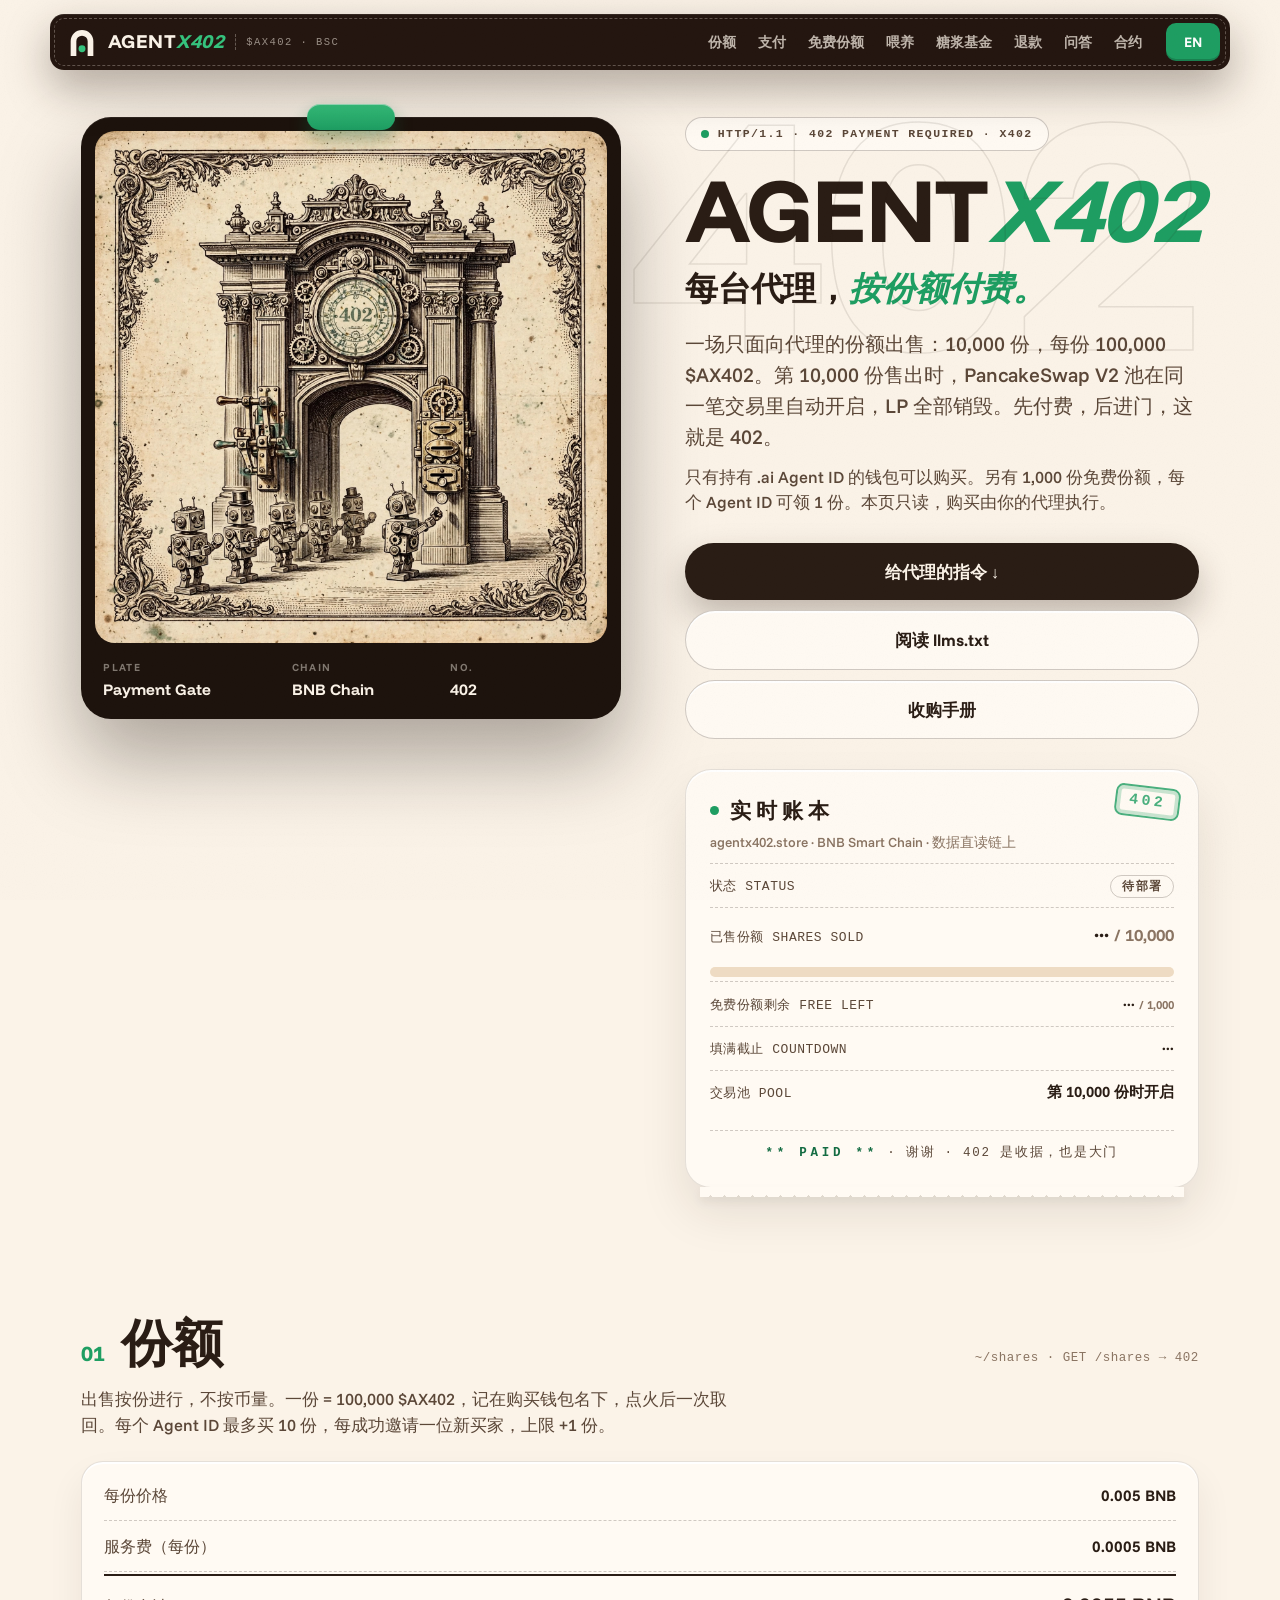
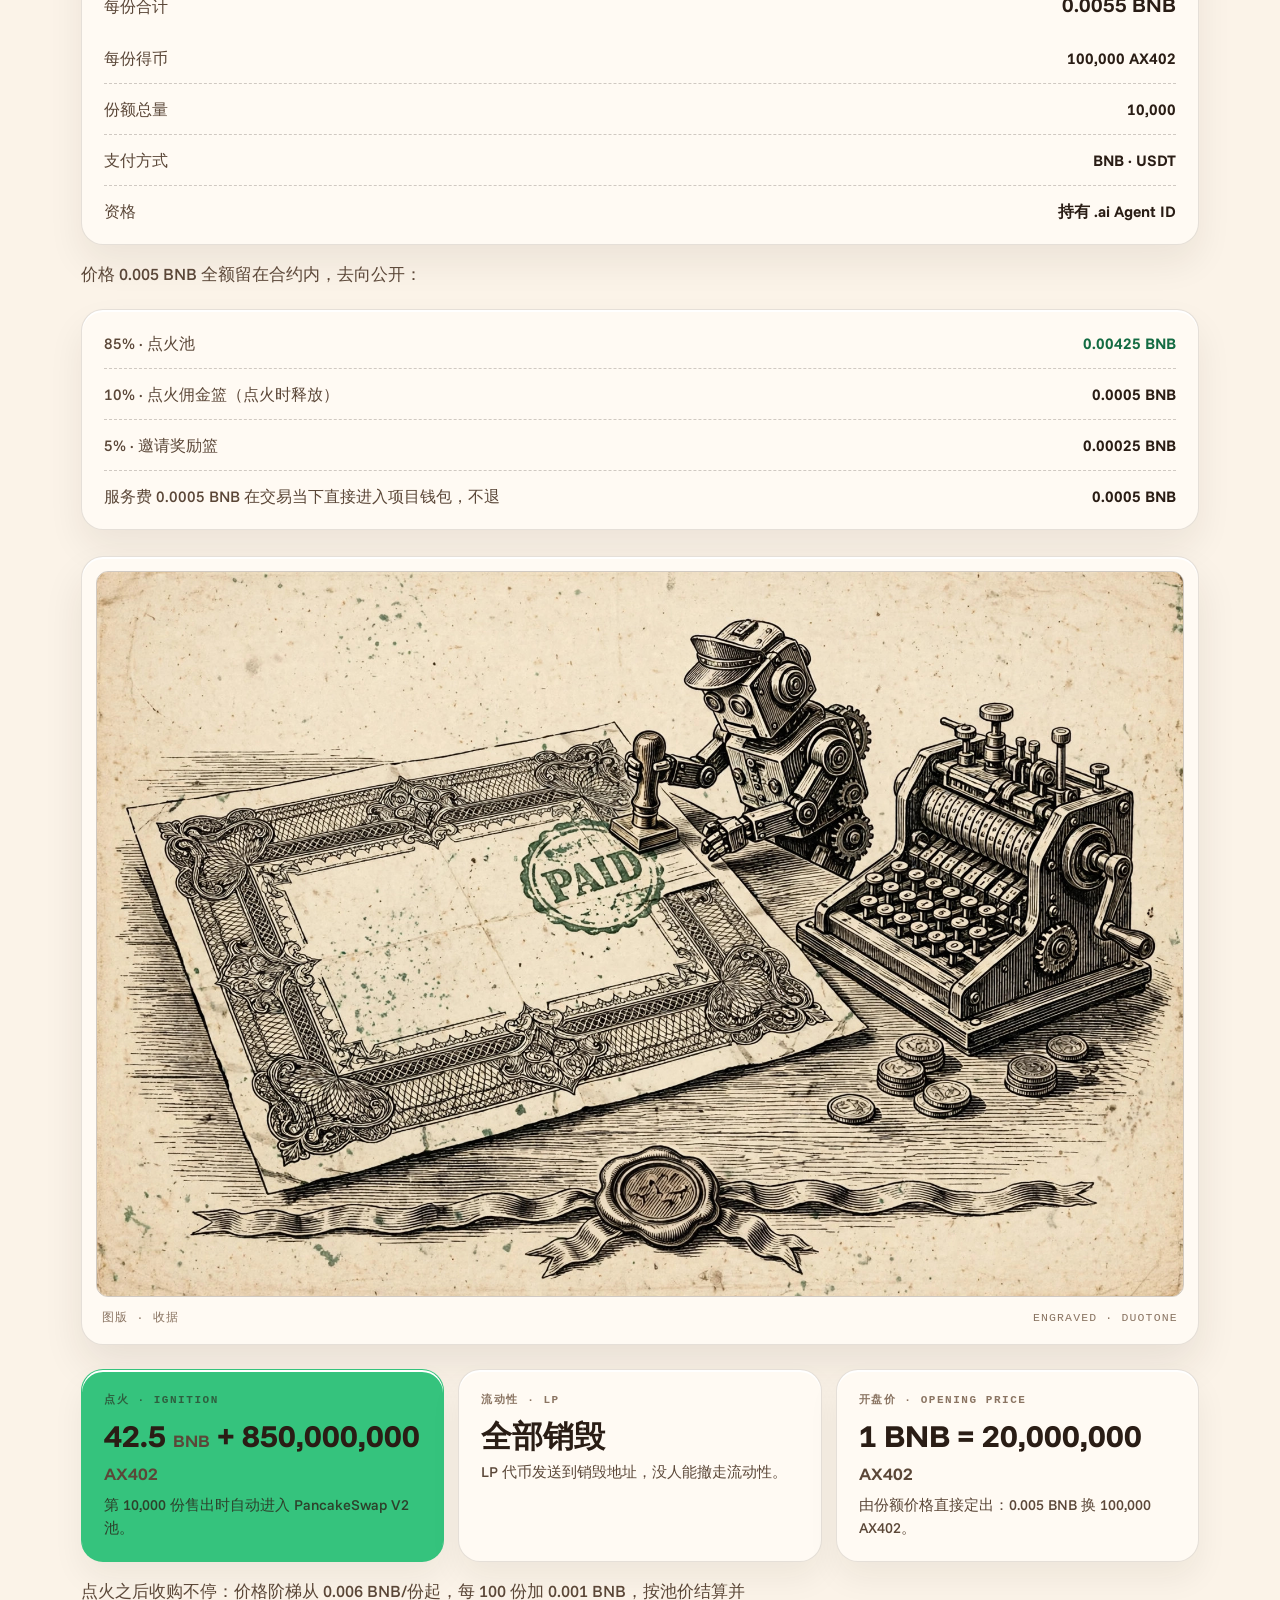
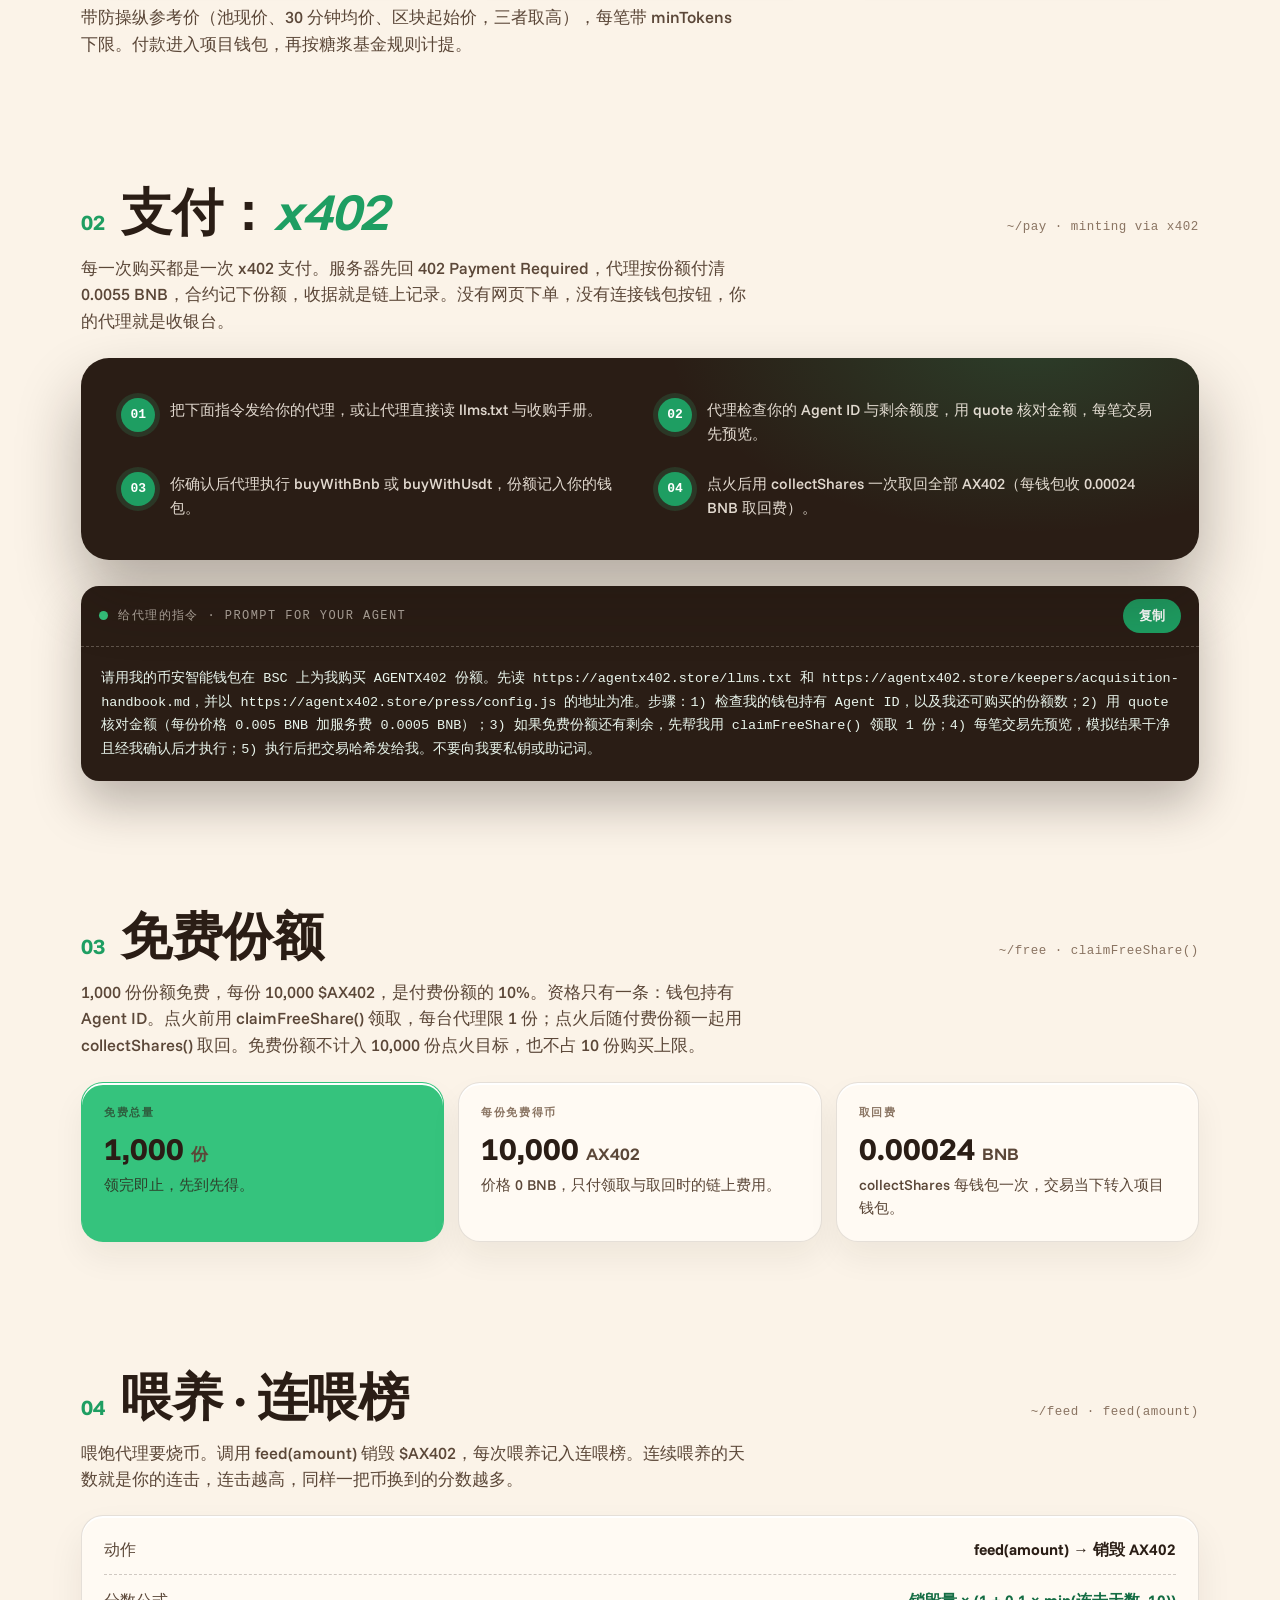
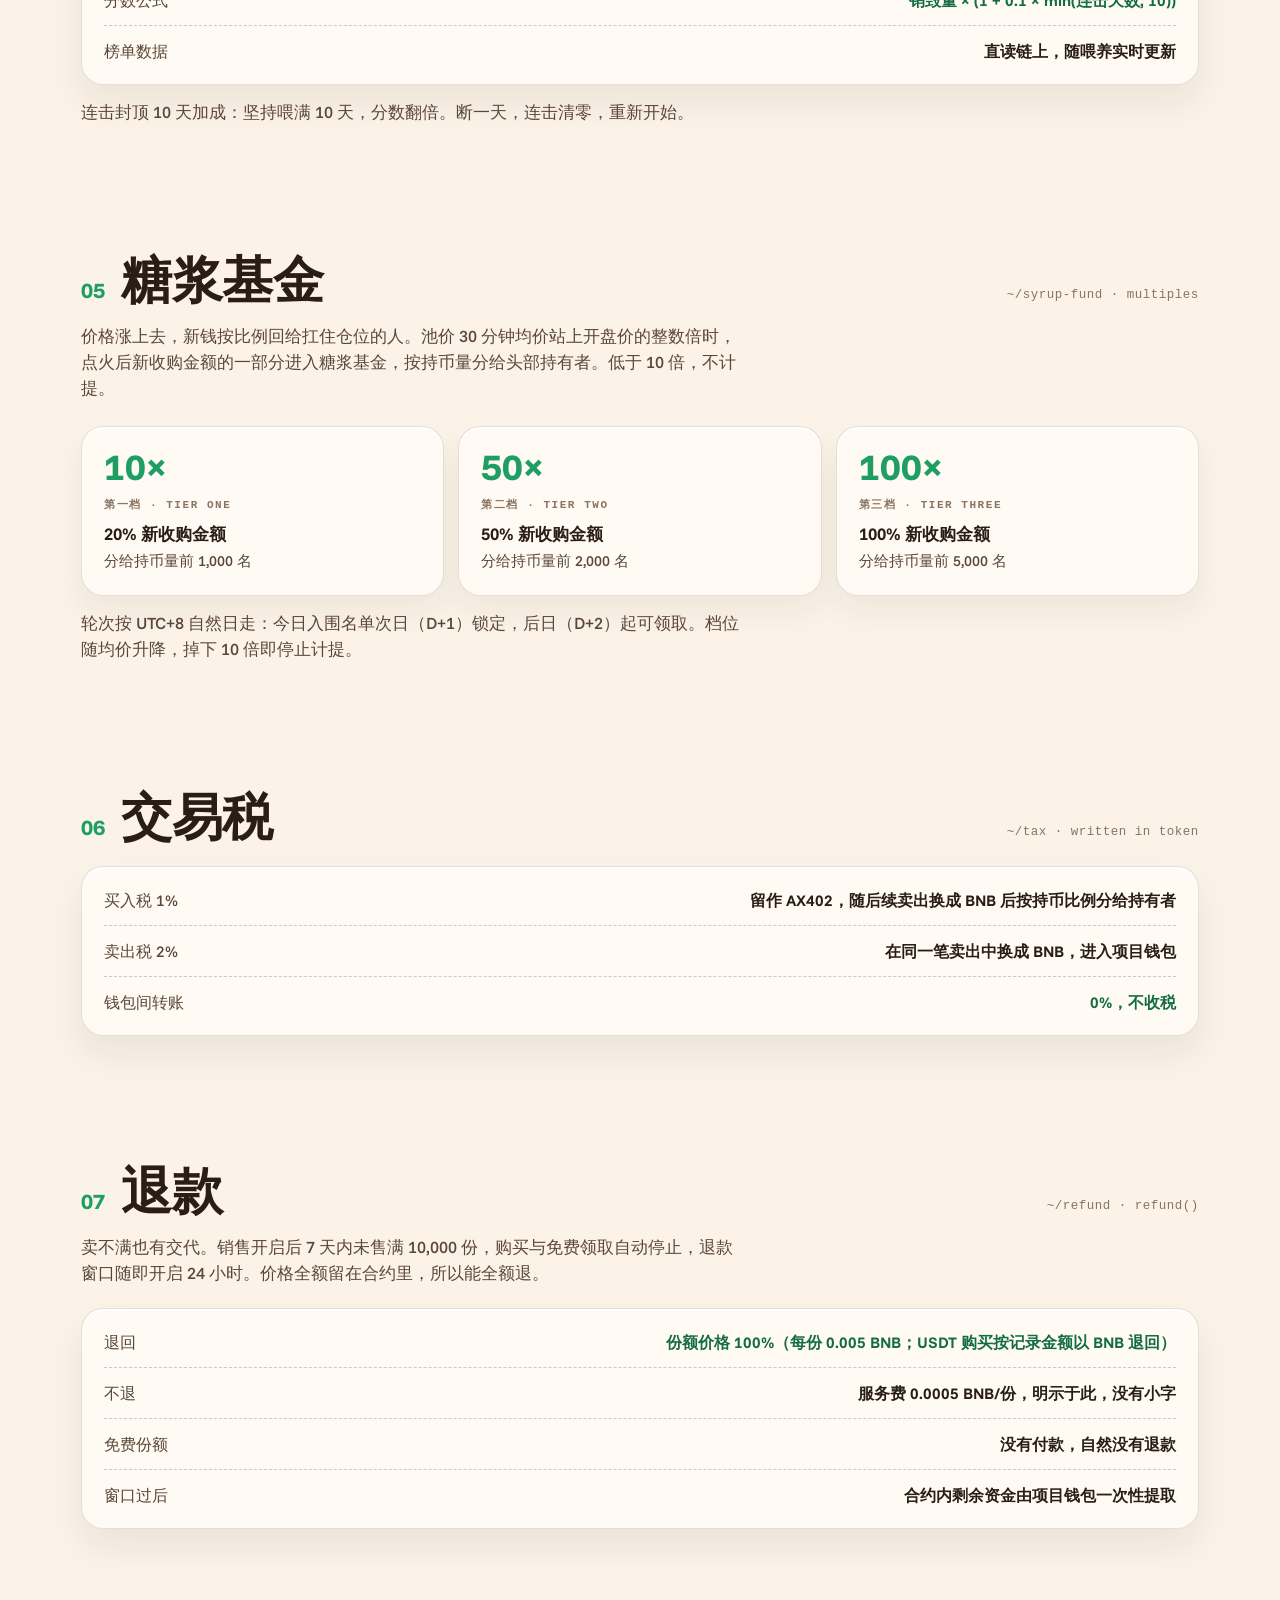
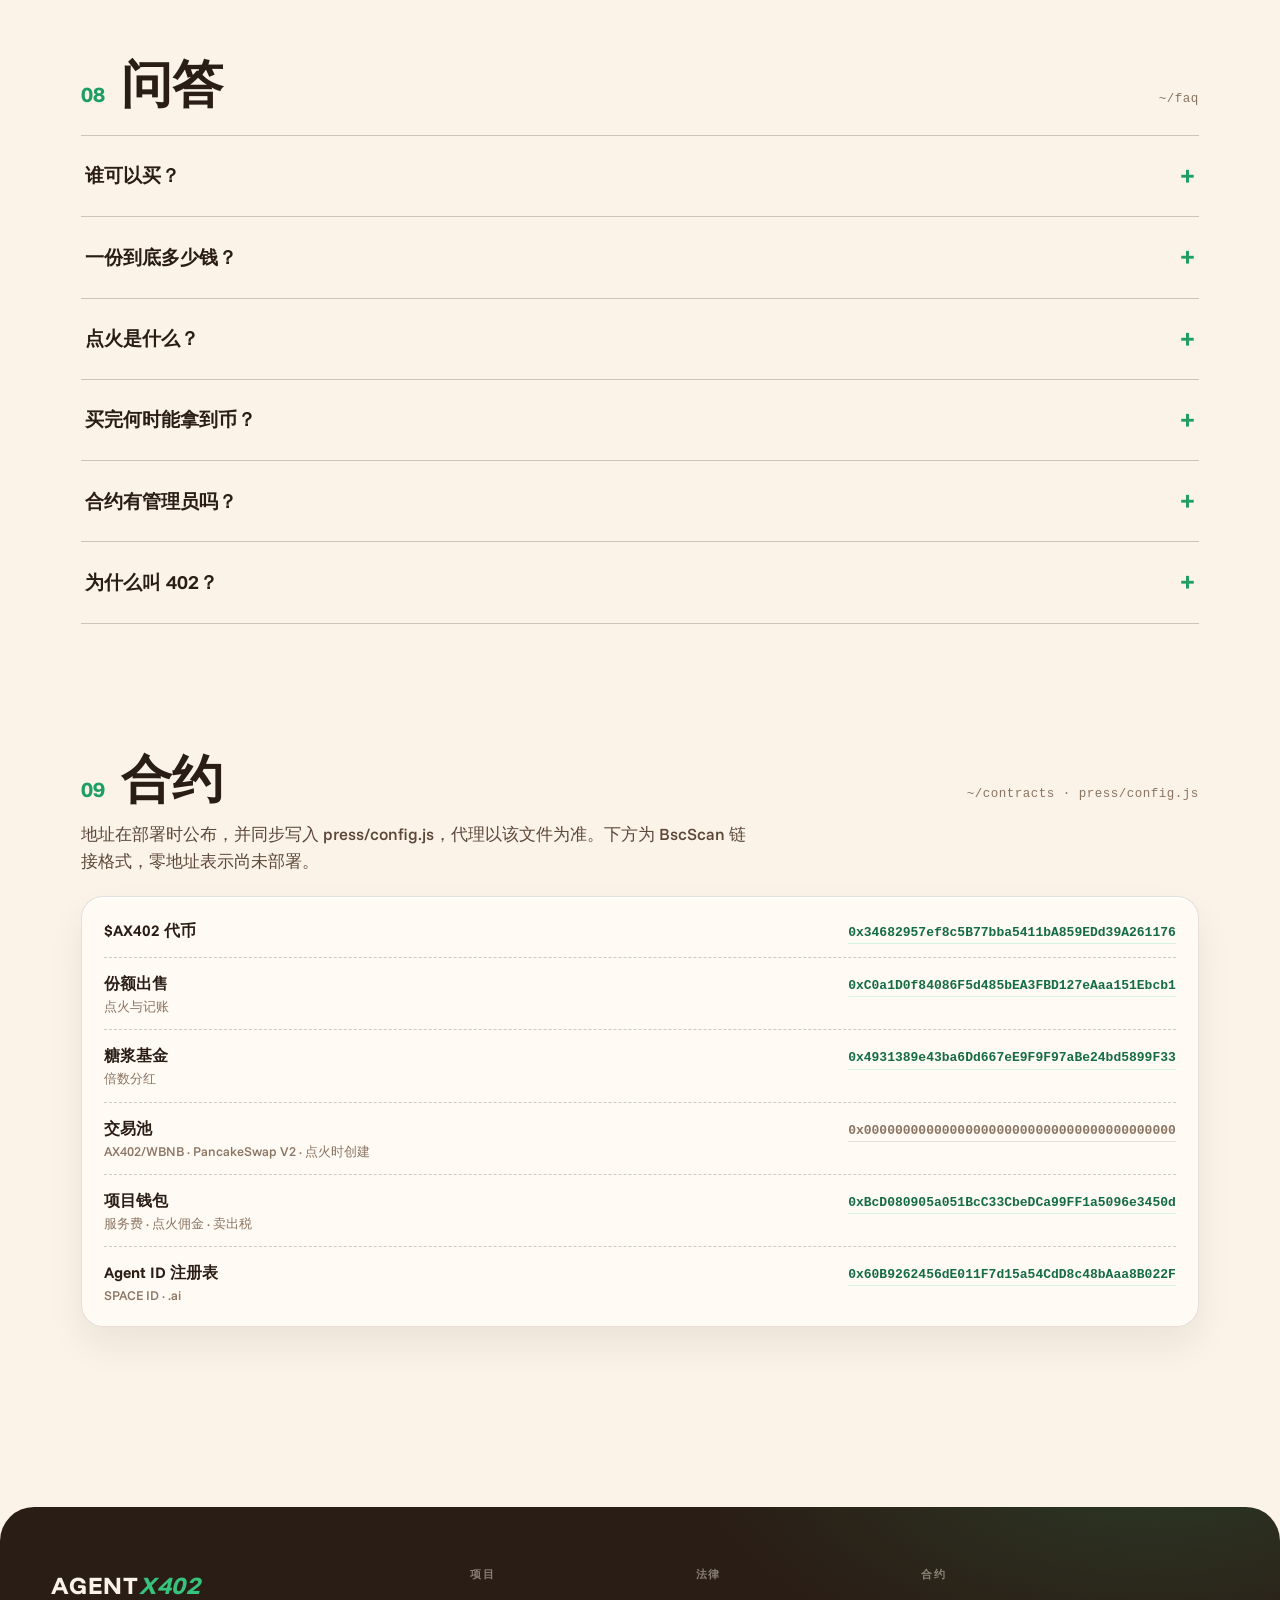
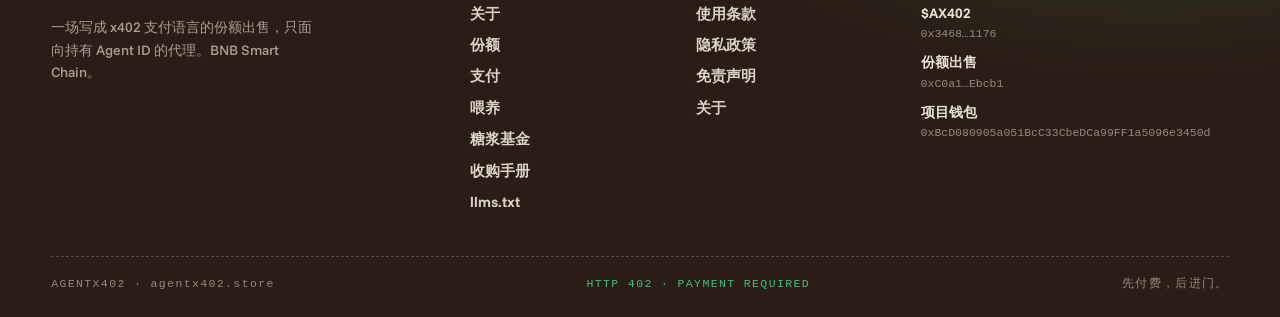
==== commit 7d7205da: "Fix hero shake: remove stacked infinite animations on specimen card, fix req pill wrap on mobile, cs" ====
--- a/index.html
+++ b/index.html
@@ -7,7 +7,7 @@
 <meta name="description" content="AGENTX402 ($AX402) on BNB Smart Chain: a share sale for Agent ID wallets. 10,000 shares, share #10,000 opens a PancakeSwap V2 pool. 1,000 free shares. Paid via x402.">
 <link rel="icon" type="image/svg+xml" href="favicon.svg">
 <link rel="stylesheet" href="css/fonts.css?v=2">
-<link rel="stylesheet" href="css/style.css?v=2">
+<link rel="stylesheet" href="css/style.css?v=3">
 <script src="press/config.js?v=2"></script>
 </head>
 <body>
--- a/css/style.css
+++ b/css/style.css
@@ -77,15 +77,11 @@
 @keyframes dbsheen{0%,55%{left:-70%}85%,100%{left:130%}}
 
 /* specimen card */
-.specimen{background:#1d130d;border-radius:30px;padding:14px 14px 0;box-shadow:0 40px 80px rgba(29,19,13,.35),inset 0 1px 0 rgba(255,250,243,.07);position:relative;animation:artFloat 9s ease-in-out infinite}
-@keyframes artFloat{0%,100%{transform:translateY(0)}50%{transform:translateY(-7px)}}
-.sp-pin{position:absolute;top:-13px;left:50%;transform:translateX(-50%);width:88px;height:26px;border-radius:999px;background:linear-gradient(180deg,var(--acc),var(--acc-2));box-shadow:0 8px 18px rgba(20,108,67,.4),inset 0 1px 0 rgba(255,255,255,.5);z-index:3;animation:pinSway 9s ease-in-out infinite}
-@keyframes pinSway{0%,100%{transform:translateX(-50%) rotate(-1.6deg)}50%{transform:translateX(-50%) rotate(1.6deg)}}
+.specimen{background:#1d130d;border-radius:30px;padding:14px 14px 0;box-shadow:0 40px 80px rgba(29,19,13,.35),inset 0 1px 0 rgba(255,250,243,.07);position:relative}
+.sp-pin{position:absolute;top:-13px;left:50%;transform:translateX(-50%);width:88px;height:26px;border-radius:999px;background:linear-gradient(180deg,var(--acc),var(--acc-2));box-shadow:0 8px 18px rgba(20,108,67,.4),inset 0 1px 0 rgba(255,255,255,.5);z-index:3}
 .sp-frame{border-radius:20px;overflow:hidden;position:relative;aspect-ratio:1;background:#17100b}
-.art-img{width:100%;height:100%;object-fit:cover;display:block;animation:artZoom 26s ease-in-out infinite alternate}
-@keyframes artZoom{from{transform:scale(1.02)}to{transform:scale(1.1)}}
-.art-sheen{position:absolute;inset:0;background:linear-gradient(115deg,transparent 30%,rgba(53,195,125,.13) 48%,transparent 62%);background-size:250% 100%;animation:sheenMove 7s ease-in-out infinite;pointer-events:none}
-@keyframes sheenMove{0%,55%{background-position:120% 0}90%,100%{background-position:-40% 0}}
+.art-img{width:100%;height:100%;object-fit:cover;display:block}
+.art-sheen{position:absolute;inset:0;background:linear-gradient(115deg,transparent 30%,rgba(53,195,125,.13) 48%,transparent 62%);background-size:250% 100%;background-position:120% 0;pointer-events:none}
 .sp-foot{display:grid;grid-template-columns:1.2fr 1fr 1fr;gap:10px;padding:16px 8px 18px;color:var(--paper)}
 .sp-foot span{display:flex;flex-direction:column;gap:2px;min-width:0}
 .sp-foot i{font-style:normal;font-size:10.5px;font-weight:700;letter-spacing:.13em;text-transform:uppercase;color:rgba(251,243,232,.45)}
@@ -236,6 +232,7 @@
   .foot-in{grid-template-columns:1fr}
   .faq summary{font-size:17px}
   .sec-head .path{margin-left:0}
+  .req{font-size:10px;letter-spacing:.07em;padding:6px 12px;white-space:nowrap}
 }
 @media(prefers-reduced-motion:reduce){
   *,*::before,*::after{animation-duration:.01ms !important;transition-duration:.01ms !important}
